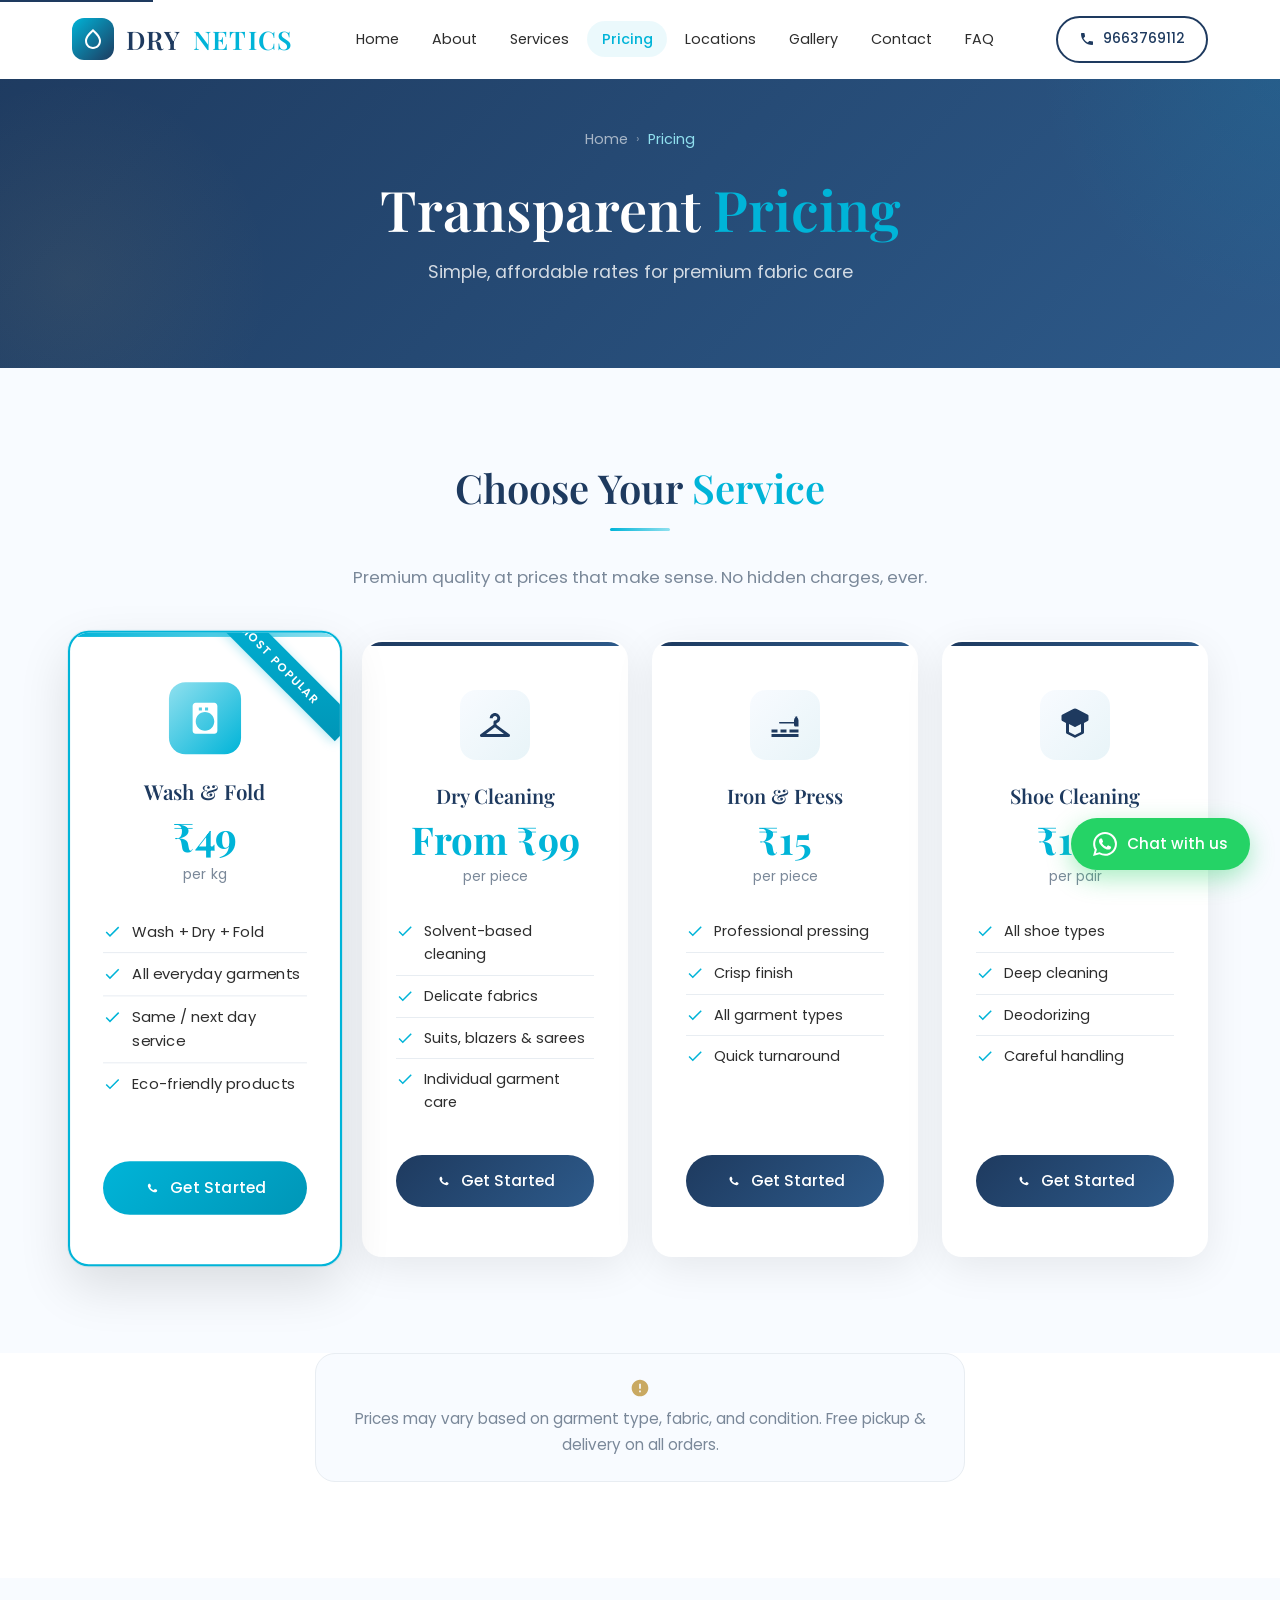
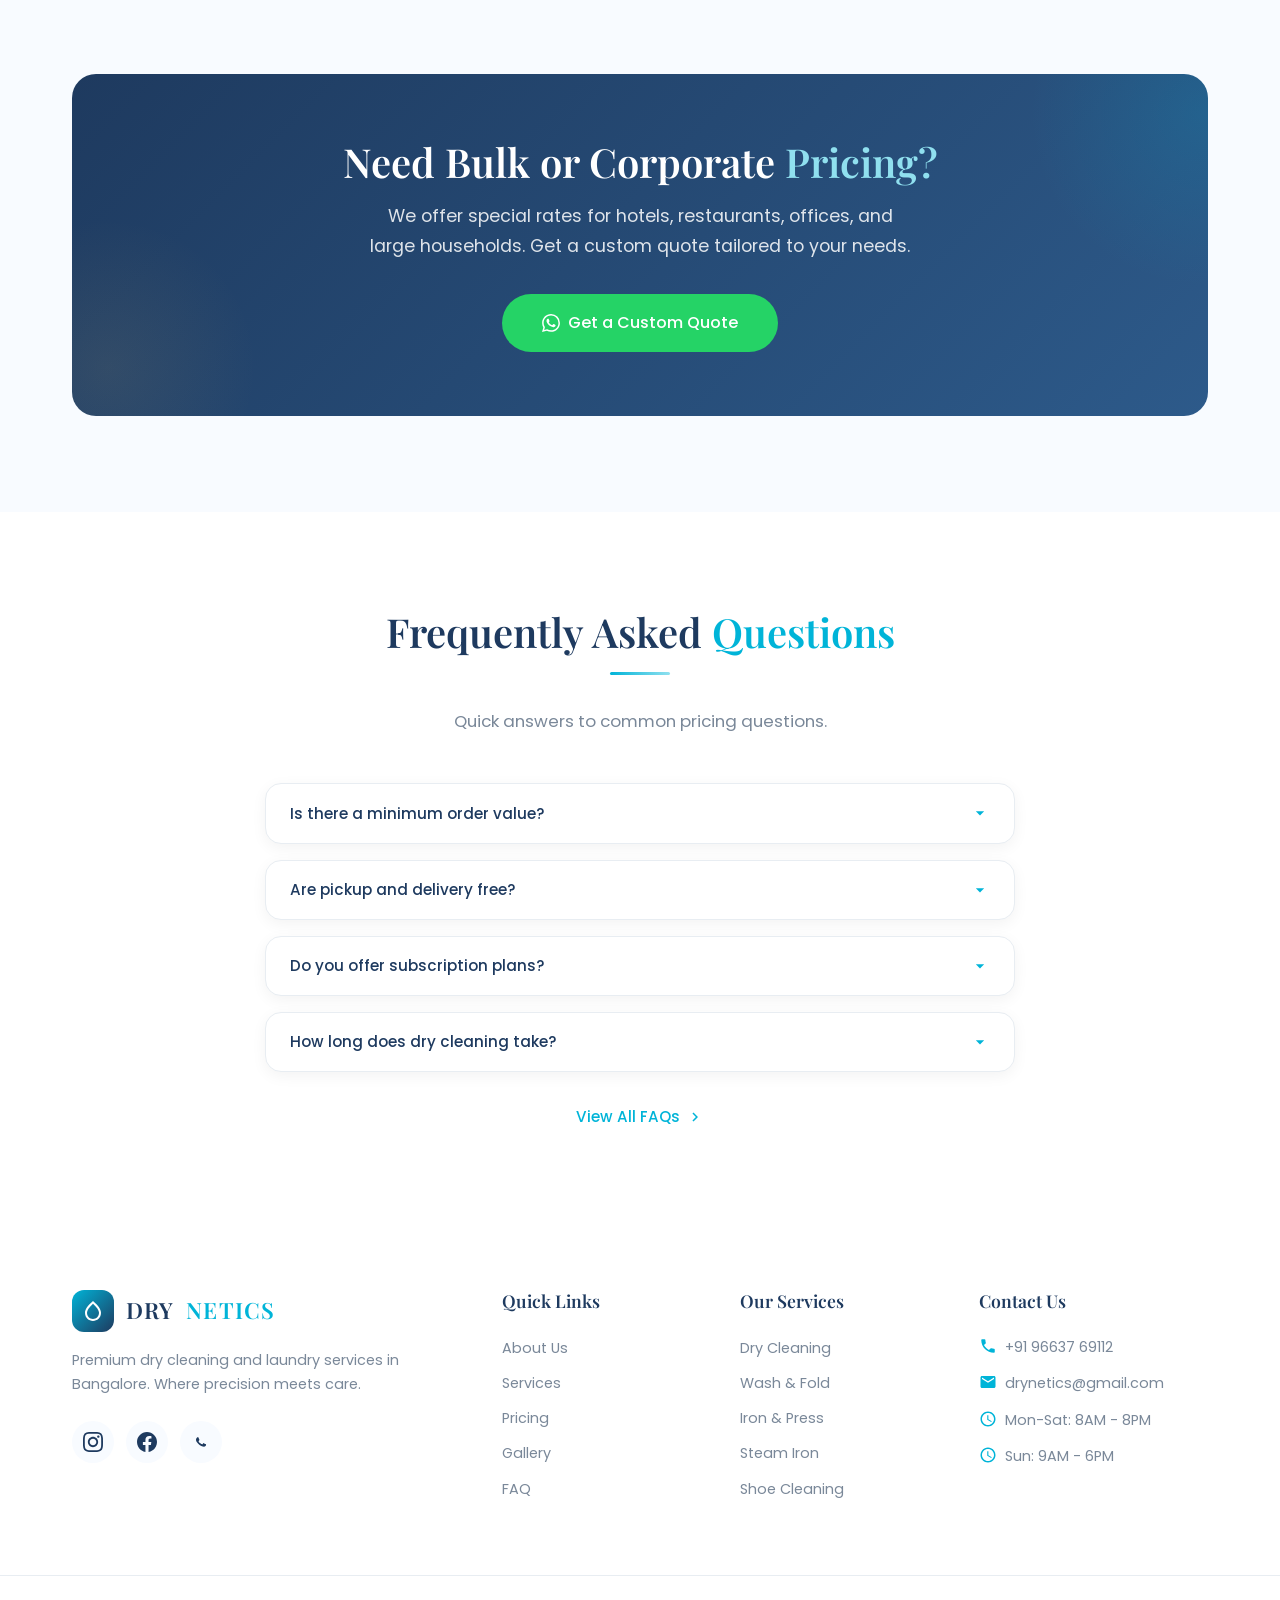
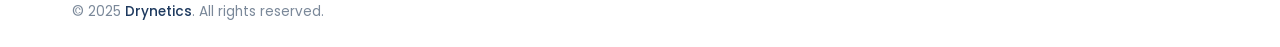
==== pricing.html @ 0cc7b513 "first commit" ====
<!DOCTYPE html>
<html lang="en">
<head>
    <meta charset="UTF-8">
    <meta name="viewport" content="width=device-width, initial-scale=1.0">
    <meta name="description" content="Drynetics pricing - transparent and affordable rates for dry cleaning, wash & fold, iron & press, and shoe cleaning services in Bangalore. Free pickup & delivery.">
    <meta name="keywords" content="dry cleaning price Bangalore, laundry rates, wash and fold cost, iron press price, affordable dry cleaning, Drynetics pricing">
    <meta property="og:title" content="Pricing - Drynetics Premium Dry Cleaning">
    <meta property="og:description" content="Simple, affordable rates for premium fabric care. Free pickup & delivery on all orders across North Bangalore.">
    <meta property="og:type" content="website">
    <meta property="og:url" content="https://drynetics.com/pricing.html">
    <link rel="canonical" href="https://drynetics.com/pricing.html">
    <title>Pricing | Drynetics - Premium Dry Cleaning & Laundry Service in Bangalore</title>

    <link rel="preconnect" href="https://fonts.googleapis.com">
    <link rel="preconnect" href="https://fonts.gstatic.com" crossorigin>
    <link href="https://fonts.googleapis.com/css2?family=Playfair+Display:wght@400;500;600;700&family=Poppins:wght@300;400;500;600&display=swap" rel="stylesheet">

    <link rel="stylesheet" href="css/variables.css">
    <link rel="stylesheet" href="css/reset.css">
    <link rel="stylesheet" href="css/typography.css">
    <link rel="stylesheet" href="css/layout.css">
    <link rel="stylesheet" href="css/components.css">
    <link rel="stylesheet" href="css/header.css">
    <link rel="stylesheet" href="css/footer.css">
    <link rel="stylesheet" href="css/whatsapp.css">
    <link rel="stylesheet" href="css/animations.css">
    <link rel="stylesheet" href="css/pricing.css">
</head>
<body>
    <a href="#main-content" class="skip-link">Skip to content</a>

    <!-- HEADER -->
    <header class="site-header" id="site-header">
        <div class="header-container">
            <a href="index.html" class="logo">
                <div class="logo-icon"><svg viewBox="0 0 24 24"><path d="M12 2c-5.33 4.55-8 8.48-8 11.8 0 4.98 3.8 8.2 8 8.2s8-3.22 8-8.2c0-3.32-2.67-7.25-8-11.8zm0 18c-3.35 0-6-2.57-6-6.2 0-2.34 1.95-5.44 6-9.14 4.05 3.7 6 6.79 6 9.14 0 3.63-2.65 6.2-6 6.2z"/></svg></div>
                DRY<span>NETICS</span>
            </a>
            <nav class="main-nav" id="main-nav">
                <ul class="nav-list">
                    <li><a href="index.html" class="nav-link">Home</a></li>
                    <li><a href="about.html" class="nav-link">About</a></li>
                    <li><a href="services.html" class="nav-link">Services</a></li>
                    <li><a href="pricing.html" class="nav-link active">Pricing</a></li>
                    <li><a href="locations.html" class="nav-link">Locations</a></li>
                    <li><a href="gallery.html" class="nav-link">Gallery</a></li>
                    <li><a href="contact.html" class="nav-link">Contact</a></li>
                    <li><a href="faq.html" class="nav-link">FAQ</a></li>
                </ul>
                <a href="tel:+919663769112" class="mobile-phone-link"><svg viewBox="0 0 24 24"><path d="M6.62 10.79c1.44 2.83 3.76 5.14 6.59 6.59l2.2-2.2c.27-.27.67-.36 1.02-.24 1.12.37 2.33.57 3.57.57.55 0 1 .45 1 1V20c0 .55-.45 1-1 1-9.39 0-17-7.61-17-17 0-.55.45-1 1-1h3.5c.55 0 1 .45 1 1 0 1.25.2 2.45.57 3.57.11.35.03.74-.25 1.02l-2.2 2.2z"/></svg>Call: 9663769112</a>
            </nav>
            <a href="tel:+919663769112" class="header-cta"><svg viewBox="0 0 24 24"><path d="M6.62 10.79c1.44 2.83 3.76 5.14 6.59 6.59l2.2-2.2c.27-.27.67-.36 1.02-.24 1.12.37 2.33.57 3.57.57.55 0 1 .45 1 1V20c0 .55-.45 1-1 1-9.39 0-17-7.61-17-17 0-.55.45-1 1-1h3.5c.55 0 1 .45 1 1 0 1.25.2 2.45.57 3.57.11.35.03.74-.25 1.02l-2.2 2.2z"/></svg>9663769112</a>
            <button class="menu-toggle" id="menu-toggle" aria-label="Toggle navigation" aria-expanded="false"><span class="hamburger-line"></span><span class="hamburger-line"></span><span class="hamburger-line"></span></button>
        </div>
        <div class="nav-overlay" id="nav-overlay"></div>
    </header>

    <!-- MAIN CONTENT -->
    <main id="main-content">

        <!-- PAGE HERO -->
        <section class="page-hero">
            <nav class="breadcrumb" aria-label="Breadcrumb">
                <a href="index.html">Home</a>
                <span>&#8250;</span>
                <span class="current">Pricing</span>
            </nav>
            <h1>Transparent <span class="text-accent">Pricing</span></h1>
            <p>Simple, affordable rates for premium fabric care</p>
        </section>

        <!-- PRICING CARDS -->
        <section class="section" id="pricing-cards">
            <div class="container">
                <div class="section-heading reveal">
                    <h2>Choose Your <span class="text-accent">Service</span></h2>
                    <div class="divider"></div>
                    <p>Premium quality at prices that make sense. No hidden charges, ever.</p>
                </div>
                <div class="pricing-grid">

                    <!-- Wash & Fold - Most Popular -->
                    <div class="pricing-card featured reveal reveal-delay-1">
                        <div class="pricing-badge">Most Popular</div>
                        <div class="pricing-icon">
                            <svg viewBox="0 0 24 24"><path d="M18 2H6c-1.1 0-2 .9-2 2v16c0 1.1.9 2 2 2h12c1.1 0 2-.9 2-2V4c0-1.1-.9-2-2-2zm-6 18c-3.31 0-6-2.69-6-6s2.69-6 6-6 6 2.69 6 6-2.69 6-6 6zM8 5h2v2H8V5zm4 0h2v2h-2V5z"/></svg>
                        </div>
                        <h3>Wash &amp; Fold</h3>
                        <div class="pricing-amount">&#8377;49</div>
                        <span class="pricing-unit">per kg</span>
                        <ul class="pricing-features">
                            <li>
                                <svg viewBox="0 0 24 24"><path d="M9 16.17L4.83 12l-1.42 1.41L9 19 21 7l-1.41-1.41z"/></svg>
                                Wash + Dry + Fold
                            </li>
                            <li>
                                <svg viewBox="0 0 24 24"><path d="M9 16.17L4.83 12l-1.42 1.41L9 19 21 7l-1.41-1.41z"/></svg>
                                All everyday garments
                            </li>
                            <li>
                                <svg viewBox="0 0 24 24"><path d="M9 16.17L4.83 12l-1.42 1.41L9 19 21 7l-1.41-1.41z"/></svg>
                                Same / next day service
                            </li>
                            <li>
                                <svg viewBox="0 0 24 24"><path d="M9 16.17L4.83 12l-1.42 1.41L9 19 21 7l-1.41-1.41z"/></svg>
                                Eco-friendly products
                            </li>
                        </ul>
                        <a href="https://wa.me/919663769112?text=Hi%20Drynetics!%20I'm%20interested%20in%20your%20Wash%20%26%20Fold%20service." class="btn btn-accent" target="_blank" rel="noopener">
                            <svg viewBox="0 0 24 24"><path d="M17.472 14.382c-.297-.149-1.758-.867-2.03-.967-.273-.099-.471-.148-.67.15-.197.297-.767.966-.94 1.164-.173.199-.347.223-.644.075-.297-.15-1.255-.463-2.39-1.475-.883-.788-1.48-1.761-1.653-2.059-.173-.297-.018-.458.13-.606.134-.133.298-.347.446-.52.149-.174.198-.298.298-.497.099-.198.05-.371-.025-.52-.075-.149-.669-1.612-.916-2.207-.242-.579-.487-.5-.669-.51-.173-.008-.371-.01-.57-.01-.198 0-.52.074-.792.372-.272.297-1.04 1.016-1.04 2.479 0 1.462 1.065 2.875 1.213 3.074.149.198 2.096 3.2 5.077 4.487.709.306 1.262.489 1.694.625.712.227 1.36.195 1.871.118.571-.085 1.758-.719 2.006-1.413.248-.694.248-1.289.173-1.413-.074-.124-.272-.198-.57-.347z"/></svg>
                            Get Started
                        </a>
                    </div>

                    <!-- Dry Cleaning -->
                    <div class="pricing-card reveal reveal-delay-2">
                        <div class="pricing-icon">
                            <svg viewBox="0 0 24 24"><path d="M21.6 18.2L13 11.75v-.91c1.65-.49 2.8-2.17 2.43-4.05-.26-1.31-1.3-2.4-2.61-2.7C10.54 3.57 8.5 5.3 8.5 7.5h2c0-.83.67-1.5 1.5-1.5s1.5.67 1.5 1.5c0 .84-.69 1.52-1.53 1.5-.54-.01-.97.45-.97.99v1.76L2.4 18.2c-.77.58-.36 1.8.6 1.8h18c.96 0 1.37-1.22.6-1.8zM6 18l6-4.5 6 4.5H6z"/></svg>
                        </div>
                        <h3>Dry Cleaning</h3>
                        <div class="pricing-amount">From &#8377;99</div>
                        <span class="pricing-unit">per piece</span>
                        <ul class="pricing-features">
                            <li>
                                <svg viewBox="0 0 24 24"><path d="M9 16.17L4.83 12l-1.42 1.41L9 19 21 7l-1.41-1.41z"/></svg>
                                Solvent-based cleaning
                            </li>
                            <li>
                                <svg viewBox="0 0 24 24"><path d="M9 16.17L4.83 12l-1.42 1.41L9 19 21 7l-1.41-1.41z"/></svg>
                                Delicate fabrics
                            </li>
                            <li>
                                <svg viewBox="0 0 24 24"><path d="M9 16.17L4.83 12l-1.42 1.41L9 19 21 7l-1.41-1.41z"/></svg>
                                Suits, blazers &amp; sarees
                            </li>
                            <li>
                                <svg viewBox="0 0 24 24"><path d="M9 16.17L4.83 12l-1.42 1.41L9 19 21 7l-1.41-1.41z"/></svg>
                                Individual garment care
                            </li>
                        </ul>
                        <a href="https://wa.me/919663769112?text=Hi%20Drynetics!%20I'm%20interested%20in%20your%20Dry%20Cleaning%20service." class="btn btn-primary" target="_blank" rel="noopener">
                            <svg viewBox="0 0 24 24"><path d="M17.472 14.382c-.297-.149-1.758-.867-2.03-.967-.273-.099-.471-.148-.67.15-.197.297-.767.966-.94 1.164-.173.199-.347.223-.644.075-.297-.15-1.255-.463-2.39-1.475-.883-.788-1.48-1.761-1.653-2.059-.173-.297-.018-.458.13-.606.134-.133.298-.347.446-.52.149-.174.198-.298.298-.497.099-.198.05-.371-.025-.52-.075-.149-.669-1.612-.916-2.207-.242-.579-.487-.5-.669-.51-.173-.008-.371-.01-.57-.01-.198 0-.52.074-.792.372-.272.297-1.04 1.016-1.04 2.479 0 1.462 1.065 2.875 1.213 3.074.149.198 2.096 3.2 5.077 4.487.709.306 1.262.489 1.694.625.712.227 1.36.195 1.871.118.571-.085 1.758-.719 2.006-1.413.248-.694.248-1.289.173-1.413-.074-.124-.272-.198-.57-.347z"/></svg>
                            Get Started
                        </a>
                    </div>

                    <!-- Iron & Press -->
                    <div class="pricing-card reveal reveal-delay-3">
                        <div class="pricing-icon">
                            <svg viewBox="0 0 24 24"><path d="M21 6c-1.66 0-3 1.34-3 3v1H8.5c-.28 0-.5.22-.5.5s.22.5.5.5H18v1c0 .55.45 1 1 1h2V9c0-1.66-1.34-3-3-3zM3 18h18v2H3v-2zm0-3h4v2H3v-2zm6 0h4v2H9v-2zm6 0h6v2h-6v-2z"/></svg>
                        </div>
                        <h3>Iron &amp; Press</h3>
                        <div class="pricing-amount">&#8377;15</div>
                        <span class="pricing-unit">per piece</span>
                        <ul class="pricing-features">
                            <li>
                                <svg viewBox="0 0 24 24"><path d="M9 16.17L4.83 12l-1.42 1.41L9 19 21 7l-1.41-1.41z"/></svg>
                                Professional pressing
                            </li>
                            <li>
                                <svg viewBox="0 0 24 24"><path d="M9 16.17L4.83 12l-1.42 1.41L9 19 21 7l-1.41-1.41z"/></svg>
                                Crisp finish
                            </li>
                            <li>
                                <svg viewBox="0 0 24 24"><path d="M9 16.17L4.83 12l-1.42 1.41L9 19 21 7l-1.41-1.41z"/></svg>
                                All garment types
                            </li>
                            <li>
                                <svg viewBox="0 0 24 24"><path d="M9 16.17L4.83 12l-1.42 1.41L9 19 21 7l-1.41-1.41z"/></svg>
                                Quick turnaround
                            </li>
                        </ul>
                        <a href="https://wa.me/919663769112?text=Hi%20Drynetics!%20I'm%20interested%20in%20your%20Iron%20%26%20Press%20service." class="btn btn-primary" target="_blank" rel="noopener">
                            <svg viewBox="0 0 24 24"><path d="M17.472 14.382c-.297-.149-1.758-.867-2.03-.967-.273-.099-.471-.148-.67.15-.197.297-.767.966-.94 1.164-.173.199-.347.223-.644.075-.297-.15-1.255-.463-2.39-1.475-.883-.788-1.48-1.761-1.653-2.059-.173-.297-.018-.458.13-.606.134-.133.298-.347.446-.52.149-.174.198-.298.298-.497.099-.198.05-.371-.025-.52-.075-.149-.669-1.612-.916-2.207-.242-.579-.487-.5-.669-.51-.173-.008-.371-.01-.57-.01-.198 0-.52.074-.792.372-.272.297-1.04 1.016-1.04 2.479 0 1.462 1.065 2.875 1.213 3.074.149.198 2.096 3.2 5.077 4.487.709.306 1.262.489 1.694.625.712.227 1.36.195 1.871.118.571-.085 1.758-.719 2.006-1.413.248-.694.248-1.289.173-1.413-.074-.124-.272-.198-.57-.347z"/></svg>
                            Get Started
                        </a>
                    </div>

                    <!-- Shoe Cleaning -->
                    <div class="pricing-card reveal reveal-delay-4">
                        <div class="pricing-icon">
                            <svg viewBox="0 0 24 24"><path d="M13.5 1.515a3 3 0 0 0-3 0L3.39 5.09a1 1 0 0 0-.39.79v2.62a1 1 0 0 0 .55.89l2.45 1.23V17a1 1 0 0 0 .55.89l5 2.5a1 1 0 0 0 .89 0l5-2.5A1 1 0 0 0 18 17v-6.38l2.45-1.23a1 1 0 0 0 .55-.89V5.88a1 1 0 0 0-.39-.79L13.5 1.515zM16 16.62l-4 2-4-2v-5.26l3.55 1.78a1 1 0 0 0 .9 0L16 11.36v5.26z"/></svg>
                        </div>
                        <h3>Shoe Cleaning</h3>
                        <div class="pricing-amount">&#8377;149</div>
                        <span class="pricing-unit">per pair</span>
                        <ul class="pricing-features">
                            <li>
                                <svg viewBox="0 0 24 24"><path d="M9 16.17L4.83 12l-1.42 1.41L9 19 21 7l-1.41-1.41z"/></svg>
                                All shoe types
                            </li>
                            <li>
                                <svg viewBox="0 0 24 24"><path d="M9 16.17L4.83 12l-1.42 1.41L9 19 21 7l-1.41-1.41z"/></svg>
                                Deep cleaning
                            </li>
                            <li>
                                <svg viewBox="0 0 24 24"><path d="M9 16.17L4.83 12l-1.42 1.41L9 19 21 7l-1.41-1.41z"/></svg>
                                Deodorizing
                            </li>
                            <li>
                                <svg viewBox="0 0 24 24"><path d="M9 16.17L4.83 12l-1.42 1.41L9 19 21 7l-1.41-1.41z"/></svg>
                                Careful handling
                            </li>
                        </ul>
                        <a href="https://wa.me/919663769112?text=Hi%20Drynetics!%20I'm%20interested%20in%20your%20Shoe%20Cleaning%20service." class="btn btn-primary" target="_blank" rel="noopener">
                            <svg viewBox="0 0 24 24"><path d="M17.472 14.382c-.297-.149-1.758-.867-2.03-.967-.273-.099-.471-.148-.67.15-.197.297-.767.966-.94 1.164-.173.199-.347.223-.644.075-.297-.15-1.255-.463-2.39-1.475-.883-.788-1.48-1.761-1.653-2.059-.173-.297-.018-.458.13-.606.134-.133.298-.347.446-.52.149-.174.198-.298.298-.497.099-.198.05-.371-.025-.52-.075-.149-.669-1.612-.916-2.207-.242-.579-.487-.5-.669-.51-.173-.008-.371-.01-.57-.01-.198 0-.52.074-.792.372-.272.297-1.04 1.016-1.04 2.479 0 1.462 1.065 2.875 1.213 3.074.149.198 2.096 3.2 5.077 4.487.709.306 1.262.489 1.694.625.712.227 1.36.195 1.871.118.571-.085 1.758-.719 2.006-1.413.248-.694.248-1.289.173-1.413-.074-.124-.272-.198-.57-.347z"/></svg>
                            Get Started
                        </a>
                    </div>

                </div>
            </div>
        </section>

        <!-- PRICING NOTE -->
        <section class="section section-alt" style="padding-top: 0;">
            <div class="container">
                <div class="pricing-note reveal">
                    <p>
                        <svg viewBox="0 0 24 24"><path d="M12 2C6.48 2 2 6.48 2 12s4.48 10 10 10 10-4.48 10-10S17.52 2 12 2zm1 15h-2v-2h2v2zm0-4h-2V7h2v6z"/></svg>
                        Prices may vary based on garment type, fabric, and condition. Free pickup &amp; delivery on all orders.
                    </p>
                </div>
            </div>
        </section>

        <!-- BULK / CORPORATE CTA -->
        <section class="section">
            <div class="container">
                <div class="bulk-cta reveal">
                    <h2>Need Bulk or Corporate <span style="color: var(--accent-light)">Pricing?</span></h2>
                    <p>We offer special rates for hotels, restaurants, offices, and large households. Get a custom quote tailored to your needs.</p>
                    <a href="https://wa.me/919663769112?text=Hi!%20I%20need%20a%20bulk%20pricing%20quote." class="btn btn-whatsapp btn-lg" target="_blank" rel="noopener">
                        <svg viewBox="0 0 24 24"><path d="M17.472 14.382c-.297-.149-1.758-.867-2.03-.967-.273-.099-.471-.148-.67.15-.197.297-.767.966-.94 1.164-.173.199-.347.223-.644.075-.297-.15-1.255-.463-2.39-1.475-.883-.788-1.48-1.761-1.653-2.059-.173-.297-.018-.458.13-.606.134-.133.298-.347.446-.52.149-.174.198-.298.298-.497.099-.198.05-.371-.025-.52-.075-.149-.669-1.612-.916-2.207-.242-.579-.487-.5-.669-.51-.173-.008-.371-.01-.57-.01-.198 0-.52.074-.792.372-.272.297-1.04 1.016-1.04 2.479 0 1.462 1.065 2.875 1.213 3.074.149.198 2.096 3.2 5.077 4.487.709.306 1.262.489 1.694.625.712.227 1.36.195 1.871.118.571-.085 1.758-.719 2.006-1.413.248-.694.248-1.289.173-1.413-.074-.124-.272-.198-.57-.347m-5.421 7.403h-.004a9.87 9.87 0 01-5.031-1.378l-.361-.214-3.741.982.998-3.648-.235-.374a9.86 9.86 0 01-1.51-5.26c.001-5.45 4.436-9.884 9.888-9.884 2.64 0 5.122 1.03 6.988 2.898a9.825 9.825 0 012.893 6.994c-.003 5.45-4.437 9.884-9.885 9.884m8.413-18.297A11.815 11.815 0 0012.05 0C5.495 0 .16 5.335.157 11.892c0 2.096.547 4.142 1.588 5.945L.057 24l6.305-1.654a11.882 11.882 0 005.683 1.448h.005c6.554 0 11.89-5.335 11.893-11.893a11.821 11.821 0 00-3.48-8.413z"/></svg>
                        Get a Custom Quote
                    </a>
                </div>
            </div>
        </section>

        <!-- PRICING FAQ -->
        <section class="section section-alt" id="pricing-faq">
            <div class="container">
                <div class="section-heading reveal">
                    <h2>Frequently Asked <span class="text-accent">Questions</span></h2>
                    <div class="divider"></div>
                    <p>Quick answers to common pricing questions.</p>
                </div>
                <div class="pricing-faq reveal">

                    <div class="faq-item">
                        <button class="faq-question" aria-expanded="false">
                            Is there a minimum order value?
                            <svg viewBox="0 0 24 24"><path d="M7 10l5 5 5-5z"/></svg>
                        </button>
                        <div class="faq-answer">
                            <div class="faq-answer-inner">
                                <p>No minimum order for individual services. For bulk/corporate, contact us for custom pricing.</p>
                            </div>
                        </div>
                    </div>

                    <div class="faq-item">
                        <button class="faq-question" aria-expanded="false">
                            Are pickup and delivery free?
                            <svg viewBox="0 0 24 24"><path d="M7 10l5 5 5-5z"/></svg>
                        </button>
                        <div class="faq-answer">
                            <div class="faq-answer-inner">
                                <p>Yes! We offer free pickup and delivery across all our service areas in North Bangalore.</p>
                            </div>
                        </div>
                    </div>

                    <div class="faq-item">
                        <button class="faq-question" aria-expanded="false">
                            Do you offer subscription plans?
                            <svg viewBox="0 0 24 24"><path d="M7 10l5 5 5-5z"/></svg>
                        </button>
                        <div class="faq-answer">
                            <div class="faq-answer-inner">
                                <p>Yes, we offer monthly subscription plans with additional discounts. Contact us for details.</p>
                            </div>
                        </div>
                    </div>

                    <div class="faq-item">
                        <button class="faq-question" aria-expanded="false">
                            How long does dry cleaning take?
                            <svg viewBox="0 0 24 24"><path d="M7 10l5 5 5-5z"/></svg>
                        </button>
                        <div class="faq-answer">
                            <div class="faq-answer-inner">
                                <p>Most dry cleaning orders are completed within 24-48 hours. We also offer express service for urgent requirements.</p>
                            </div>
                        </div>
                    </div>

                    <div class="faq-more">
                        <a href="faq.html">
                            View All FAQs
                            <svg viewBox="0 0 24 24"><path d="M10 6L8.59 7.41 13.17 12l-4.58 4.59L10 18l6-6z"/></svg>
                        </a>
                    </div>

                </div>
            </div>
        </section>

    </main>

    <!-- WHATSAPP FLOAT -->
    <a href="https://wa.me/919663769112?text=Hi%20Drynetics!%20I'm%20interested%20in%20your%20dry%20cleaning%20services." class="whatsapp-float" target="_blank" rel="noopener" aria-label="Chat on WhatsApp">
        <svg viewBox="0 0 24 24"><path d="M17.472 14.382c-.297-.149-1.758-.867-2.03-.967-.273-.099-.471-.148-.67.15-.197.297-.767.966-.94 1.164-.173.199-.347.223-.644.075-.297-.15-1.255-.463-2.39-1.475-.883-.788-1.48-1.761-1.653-2.059-.173-.297-.018-.458.13-.606.134-.133.298-.347.446-.52.149-.174.198-.298.298-.497.099-.198.05-.371-.025-.52-.075-.149-.669-1.612-.916-2.207-.242-.579-.487-.5-.669-.51-.173-.008-.371-.01-.57-.01-.198 0-.52.074-.792.372-.272.297-1.04 1.016-1.04 2.479 0 1.462 1.065 2.875 1.213 3.074.149.198 2.096 3.2 5.077 4.487.709.306 1.262.489 1.694.625.712.227 1.36.195 1.871.118.571-.085 1.758-.719 2.006-1.413.248-.694.248-1.289.173-1.413-.074-.124-.272-.198-.57-.347m-5.421 7.403h-.004a9.87 9.87 0 01-5.031-1.378l-.361-.214-3.741.982.998-3.648-.235-.374a9.86 9.86 0 01-1.51-5.26c.001-5.45 4.436-9.884 9.888-9.884 2.64 0 5.122 1.03 6.988 2.898a9.825 9.825 0 012.893 6.994c-.003 5.45-4.437 9.884-9.885 9.884m8.413-18.297A11.815 11.815 0 0012.05 0C5.495 0 .16 5.335.157 11.892c0 2.096.547 4.142 1.588 5.945L.057 24l6.305-1.654a11.882 11.882 0 005.683 1.448h.005c6.554 0 11.89-5.335 11.893-11.893a11.821 11.821 0 00-3.48-8.413z"/></svg>
        <span>Chat with us</span>
    </a>

    <!-- FOOTER -->
    <footer class="site-footer">
        <div class="footer-top">
            <div class="footer-grid">
                <div class="footer-col footer-brand">
                    <a href="index.html" class="logo"><div class="logo-icon"><svg viewBox="0 0 24 24"><path d="M12 2c-5.33 4.55-8 8.48-8 11.8 0 4.98 3.8 8.2 8 8.2s8-3.22 8-8.2c0-3.32-2.67-7.25-8-11.8zm0 18c-3.35 0-6-2.57-6-6.2 0-2.34 1.95-5.44 6-9.14 4.05 3.7 6 6.79 6 9.14 0 3.63-2.65 6.2-6 6.2z"/></svg></div>DRY<span>NETICS</span></a>
                    <p>Premium dry cleaning and laundry services in Bangalore. Where precision meets care.</p>
                    <div class="footer-social">
                        <a href="#" aria-label="Instagram"><svg viewBox="0 0 24 24"><path d="M12 2.163c3.204 0 3.584.012 4.85.07 3.252.148 4.771 1.691 4.919 4.919.058 1.265.069 1.645.069 4.849 0 3.205-.012 3.584-.069 4.849-.149 3.225-1.664 4.771-4.919 4.919-1.266.058-1.644.07-4.85.07-3.204 0-3.584-.012-4.849-.07-3.26-.149-4.771-1.699-4.919-4.92-.058-1.265-.07-1.644-.07-4.849 0-3.204.013-3.583.07-4.849.149-3.227 1.664-4.771 4.919-4.919 1.266-.057 1.645-.069 4.849-.069zm0-2.163c-3.259 0-3.667.014-4.947.072-4.358.2-6.78 2.618-6.98 6.98-.059 1.281-.073 1.689-.073 4.948 0 3.259.014 3.668.072 4.948.2 4.358 2.618 6.78 6.98 6.98 1.281.058 1.689.072 4.948.072 3.259 0 3.668-.014 4.948-.072 4.354-.2 6.782-2.618 6.979-6.98.059-1.28.073-1.689.073-4.948 0-3.259-.014-3.667-.072-4.947-.196-4.354-2.617-6.78-6.979-6.98-1.281-.059-1.69-.073-4.949-.073zm0 5.838c-3.403 0-6.162 2.759-6.162 6.162s2.759 6.163 6.162 6.163 6.162-2.759 6.162-6.163c0-3.403-2.759-6.162-6.162-6.162zm0 10.162c-2.209 0-4-1.79-4-4 0-2.209 1.791-4 4-4s4 1.791 4 4c0 2.21-1.791 4-4 4zm6.406-11.845c-.796 0-1.441.645-1.441 1.44s.645 1.44 1.441 1.44c.795 0 1.439-.645 1.439-1.44s-.644-1.44-1.439-1.44z"/></svg></a>
                        <a href="#" aria-label="Facebook"><svg viewBox="0 0 24 24"><path d="M24 12.073c0-6.627-5.373-12-12-12s-12 5.373-12 12c0 5.99 4.388 10.954 10.125 11.854v-8.385H7.078v-3.47h3.047V9.43c0-3.007 1.792-4.669 4.533-4.669 1.312 0 2.686.235 2.686.235v2.953H15.83c-1.491 0-1.956.925-1.956 1.874v2.25h3.328l-.532 3.47h-2.796v8.385C19.612 23.027 24 18.062 24 12.073z"/></svg></a>
                        <a href="https://wa.me/919663769112" target="_blank" rel="noopener" aria-label="WhatsApp"><svg viewBox="0 0 24 24"><path d="M17.472 14.382c-.297-.149-1.758-.867-2.03-.967-.273-.099-.471-.148-.67.15-.197.297-.767.966-.94 1.164-.173.199-.347.223-.644.075-.297-.15-1.255-.463-2.39-1.475-.883-.788-1.48-1.761-1.653-2.059-.173-.297-.018-.458.13-.606.134-.133.298-.347.446-.52.149-.174.198-.298.298-.497.099-.198.05-.371-.025-.52-.075-.149-.669-1.612-.916-2.207-.242-.579-.487-.5-.669-.51-.173-.008-.371-.01-.57-.01-.198 0-.52.074-.792.372-.272.297-1.04 1.016-1.04 2.479 0 1.462 1.065 2.875 1.213 3.074.149.198 2.096 3.2 5.077 4.487.709.306 1.262.489 1.694.625.712.227 1.36.195 1.871.118.571-.085 1.758-.719 2.006-1.413.248-.694.248-1.289.173-1.413-.074-.124-.272-.198-.57-.347z"/></svg></a>
                    </div>
                </div>
                <div class="footer-col"><h4>Quick Links</h4><ul><li><a href="about.html">About Us</a></li><li><a href="services.html">Services</a></li><li><a href="pricing.html">Pricing</a></li><li><a href="gallery.html">Gallery</a></li><li><a href="faq.html">FAQ</a></li></ul></div>
                <div class="footer-col"><h4>Our Services</h4><ul><li><a href="services.html#dry-cleaning">Dry Cleaning</a></li><li><a href="services.html#wash-fold">Wash &amp; Fold</a></li><li><a href="services.html#iron-press">Iron &amp; Press</a></li><li><a href="services.html#steam-iron">Steam Iron</a></li><li><a href="services.html#shoe-cleaning">Shoe Cleaning</a></li></ul></div>
                <div class="footer-col footer-contact-info"><h4>Contact Us</h4>
                    <p><svg viewBox="0 0 24 24"><path d="M6.62 10.79c1.44 2.83 3.76 5.14 6.59 6.59l2.2-2.2c.27-.27.67-.36 1.02-.24 1.12.37 2.33.57 3.57.57.55 0 1 .45 1 1V20c0 .55-.45 1-1 1-9.39 0-17-7.61-17-17 0-.55.45-1 1-1h3.5c.55 0 1 .45 1 1 0 1.25.2 2.45.57 3.57.11.35.03.74-.25 1.02l-2.2 2.2z"/></svg><a href="tel:+919663769112">+91 96637 69112</a></p>
                    <p><svg viewBox="0 0 24 24"><path d="M20 4H4c-1.1 0-1.99.9-1.99 2L2 18c0 1.1.9 2 2 2h16c1.1 0 2-.9 2-2V6c0-1.1-.9-2-2-2zm0 4l-8 5-8-5V6l8 5 8-5v2z"/></svg><a href="mailto:drynetics@gmail.com">drynetics@gmail.com</a></p>
                    <p><svg viewBox="0 0 24 24"><path d="M11.99 2C6.47 2 2 6.48 2 12s4.47 10 9.99 10C17.52 22 22 17.52 22 12S17.52 2 11.99 2zM12 20c-4.42 0-8-3.58-8-8s3.58-8 8-8 8 3.58 8 8-3.58 8-8 8zm.5-13H11v6l5.25 3.15.75-1.23-4.5-2.67z"/></svg>Mon-Sat: 8AM - 8PM</p>
                    <p><svg viewBox="0 0 24 24"><path d="M11.99 2C6.47 2 2 6.48 2 12s4.47 10 9.99 10C17.52 22 22 17.52 22 12S17.52 2 11.99 2zM12 20c-4.42 0-8-3.58-8-8s3.58-8 8-8 8 3.58 8 8-3.58 8-8 8zm.5-13H11v6l5.25 3.15.75-1.23-4.5-2.67z"/></svg>Sun: 9AM - 6PM</p>
                </div>
            </div>
        </div>
        <div class="footer-bottom"><p>&copy; 2025 <a href="index.html">Drynetics</a>. All rights reserved.</p></div>
    </footer>

    <script src="js/main.js"></script>
    <script src="js/scroll-reveal.js"></script>
    <script>
        // FAQ Accordion
        document.querySelectorAll('.faq-question').forEach(function(button) {
            button.addEventListener('click', function() {
                var item = this.closest('.faq-item');
                var isActive = item.classList.contains('active');

                // Close all items
                document.querySelectorAll('.faq-item').forEach(function(faq) {
                    faq.classList.remove('active');
                    faq.querySelector('.faq-question').setAttribute('aria-expanded', 'false');
                });

                // Open clicked item if it was closed
                if (!isActive) {
                    item.classList.add('active');
                    this.setAttribute('aria-expanded', 'true');
                }
            });
        });
    </script>
</body>
</html>
---- css/variables.css ----
:root {
    /* Colors — extracted from coming-soon landing page */
    --primary: #1e3a5f;
    --primary-light: #2d5a8a;
    --primary-dark: #152d4a;
    --accent: #00b4d8;
    --accent-light: #90e0ef;
    --accent-dark: #0096b7;
    --gold: #c9a962;
    --gold-light: #d4af37;
    --cream: #f8fbff;
    --white: #ffffff;
    --charcoal: #2d2d2d;
    --soft-gray: #7a8899;
    --light-gray: #e8edf2;

    /* Status colors */
    --success: #22c55e;
    --success-light: #dcfce7;
    --success-dark: #166534;
    --warning: #f59e0b;
    --warning-light: #fef3c7;
    --error: #ef4444;
    --whatsapp: #25D366;

    /* Shadows */
    --shadow-sm: 0 4px 15px rgba(0, 0, 0, 0.05);
    --shadow-md: 0 8px 25px rgba(0, 0, 0, 0.06);
    --shadow-lg: 0 10px 40px rgba(0, 0, 0, 0.08);
    --shadow-xl: 0 20px 50px rgba(0, 0, 0, 0.12);
    --shadow-gold: 0 8px 25px rgba(201, 169, 98, 0.4);
    --shadow-accent: 0 10px 30px rgba(0, 180, 216, 0.3);
    --shadow-primary: 0 10px 30px rgba(30, 58, 95, 0.3);

    /* Border radius */
    --radius-sm: 8px;
    --radius-md: 12px;
    --radius-lg: 16px;
    --radius-xl: 20px;
    --radius-2xl: 24px;
    --radius-pill: 50px;

    /* Spacing */
    --space-xs: 0.5rem;
    --space-sm: 1rem;
    --space-md: 1.5rem;
    --space-lg: 2rem;
    --space-xl: 3rem;
    --space-2xl: 4rem;
    --space-3xl: 6rem;

    /* Container */
    --container-max: 1200px;
    --container-narrow: 900px;

    /* Transitions */
    --transition-fast: 0.2s ease;
    --transition-base: 0.3s ease;
    --transition-slow: 0.5s ease;

    /* Fonts */
    --font-heading: 'Playfair Display', serif;
    --font-body: 'Poppins', sans-serif;
}
---- css/typography.css ----
h1, h2, h3, h4 {
    font-family: var(--font-heading);
    color: var(--primary);
    line-height: 1.2;
    font-weight: 600;
}

h1 {
    font-size: clamp(2.2rem, 5vw, 3.5rem);
    margin-bottom: var(--space-sm);
}

h2 {
    font-size: clamp(1.8rem, 4vw, 2.5rem);
    margin-bottom: var(--space-sm);
}

h3 {
    font-size: clamp(1.2rem, 2.5vw, 1.5rem);
    margin-bottom: var(--space-xs);
}

h4 {
    font-size: 1.1rem;
    margin-bottom: var(--space-xs);
}

p {
    margin-bottom: var(--space-sm);
    line-height: 1.7;
}

.text-accent {
    color: var(--accent);
}

.text-gold {
    color: var(--gold);
}

.text-muted {
    color: var(--soft-gray);
}

.text-white {
    color: var(--white);
}

.text-center {
    text-align: center;
}

/* Section headings */
.section-heading {
    text-align: center;
    margin-bottom: var(--space-xl);
}

.section-heading h2 {
    margin-bottom: var(--space-xs);
}

.section-heading p {
    font-size: 1.05rem;
    color: var(--soft-gray);
    max-width: 600px;
    margin: 0 auto;
}

/* Highlight text */
.highlight {
    color: var(--accent);
    font-weight: 600;
}
---- css/layout.css ----
/* Container */
.container {
    width: 100%;
    max-width: var(--container-max);
    margin: 0 auto;
    padding: 0 2rem;
}

.container-narrow {
    max-width: var(--container-narrow);
    margin: 0 auto;
    padding: 0 2rem;
}

/* Sections */
.section {
    padding: var(--space-3xl) 0;
}

.section-alt {
    background: var(--white);
}

.section-dark {
    background: linear-gradient(135deg, var(--primary), var(--primary-light));
    color: var(--white);
}

.section-dark h2,
.section-dark h3,
.section-dark h4 {
    color: var(--white);
}

.section-dark .text-muted {
    color: rgba(255, 255, 255, 0.7);
}

/* Grid utilities */
.grid {
    display: grid;
    gap: var(--space-md);
}

.grid-2 {
    grid-template-columns: repeat(2, 1fr);
}

.grid-3 {
    grid-template-columns: repeat(3, 1fr);
}

.grid-4 {
    grid-template-columns: repeat(4, 1fr);
}

.grid-auto {
    grid-template-columns: repeat(auto-fit, minmax(280px, 1fr));
}

/* Flex utilities */
.flex {
    display: flex;
}

.flex-center {
    display: flex;
    align-items: center;
    justify-content: center;
}

.flex-between {
    display: flex;
    align-items: center;
    justify-content: space-between;
}

.flex-wrap {
    flex-wrap: wrap;
}

.flex-col {
    flex-direction: column;
}

.gap-sm { gap: var(--space-sm); }
.gap-md { gap: var(--space-md); }
.gap-lg { gap: var(--space-lg); }

/* Page hero for inner pages */
.page-hero {
    background: linear-gradient(135deg, var(--primary), var(--primary-light));
    padding: 8rem 2rem 4rem;
    text-align: center;
    position: relative;
    overflow: hidden;
}

.page-hero::before {
    content: '';
    position: absolute;
    top: -50%;
    right: -20%;
    width: 500px;
    height: 500px;
    background: radial-gradient(circle, rgba(0, 180, 216, 0.1) 0%, transparent 70%);
    border-radius: 50%;
}

.page-hero::after {
    content: '';
    position: absolute;
    bottom: -30%;
    left: -10%;
    width: 400px;
    height: 400px;
    background: radial-gradient(circle, rgba(201, 169, 98, 0.08) 0%, transparent 70%);
    border-radius: 50%;
}

.page-hero h1 {
    color: var(--white);
    position: relative;
    z-index: 1;
    margin-bottom: var(--space-sm);
}

.page-hero p {
    color: rgba(255, 255, 255, 0.8);
    font-size: 1.1rem;
    position: relative;
    z-index: 1;
}

/* Breadcrumb */
.breadcrumb {
    display: flex;
    align-items: center;
    justify-content: center;
    gap: 0.5rem;
    margin-bottom: var(--space-md);
    position: relative;
    z-index: 1;
}

.breadcrumb a {
    color: rgba(255, 255, 255, 0.6);
    font-size: 0.9rem;
    transition: color var(--transition-base);
}

.breadcrumb a:hover {
    color: var(--white);
}

.breadcrumb span {
    color: rgba(255, 255, 255, 0.4);
    font-size: 0.8rem;
}

.breadcrumb .current {
    color: var(--accent-light);
    font-size: 0.9rem;
}

/* Responsive */
@media (max-width: 992px) {
    .grid-4 {
        grid-template-columns: repeat(2, 1fr);
    }
}

@media (max-width: 768px) {
    .container {
        padding: 0 1.5rem;
    }

    .section {
        padding: var(--space-2xl) 0;
    }

    .grid-2,
    .grid-3 {
        grid-template-columns: 1fr;
    }

    .grid-4 {
        grid-template-columns: 1fr;
    }

    .page-hero {
        padding: 7rem 1.5rem 3rem;
    }
}
---- css/components.css ----
/* ===== BUTTONS ===== */
.btn {
    display: inline-flex;
    align-items: center;
    gap: 0.5rem;
    padding: 0.85rem 2rem;
    border-radius: var(--radius-pill);
    font-family: var(--font-body);
    font-size: 0.95rem;
    font-weight: 500;
    transition: all var(--transition-base);
    cursor: pointer;
    border: none;
    text-decoration: none;
}

.btn svg {
    width: 18px;
    height: 18px;
    fill: currentColor;
}

.btn-primary {
    background: linear-gradient(135deg, var(--primary), var(--primary-light));
    color: var(--white);
}

.btn-primary:hover {
    transform: translateY(-3px);
    box-shadow: var(--shadow-primary);
}

.btn-accent {
    background: linear-gradient(135deg, var(--accent), var(--accent-dark));
    color: var(--white);
}

.btn-accent:hover {
    transform: translateY(-3px);
    box-shadow: var(--shadow-accent);
}

.btn-outline {
    background: transparent;
    border: 2px solid var(--primary);
    color: var(--primary);
}

.btn-outline:hover {
    background: var(--primary);
    color: var(--white);
}

.btn-outline-white {
    background: transparent;
    border: 2px solid var(--white);
    color: var(--white);
}

.btn-outline-white:hover {
    background: var(--white);
    color: var(--primary);
}

.btn-gold {
    background: linear-gradient(135deg, var(--gold), var(--gold-light));
    color: var(--primary);
}

.btn-gold:hover {
    box-shadow: var(--shadow-gold);
    transform: translateY(-3px);
}

.btn-whatsapp {
    background: var(--whatsapp);
    color: var(--white);
}

.btn-whatsapp:hover {
    transform: translateY(-3px);
    box-shadow: 0 8px 25px rgba(37, 211, 102, 0.4);
}

.btn-sm {
    padding: 0.6rem 1.4rem;
    font-size: 0.85rem;
}

.btn-lg {
    padding: 1rem 2.5rem;
    font-size: 1rem;
}

/* ===== CARDS ===== */
.card {
    background: var(--white);
    border-radius: var(--radius-xl);
    box-shadow: var(--shadow-lg);
    padding: var(--space-lg);
    transition: all var(--transition-base);
    position: relative;
    overflow: hidden;
}

.card:hover {
    transform: translateY(-8px);
    box-shadow: var(--shadow-xl);
}

.card-accent-top::before {
    content: '';
    position: absolute;
    top: 0;
    left: 0;
    right: 0;
    height: 4px;
    background: linear-gradient(90deg, var(--accent), var(--accent-light));
}

.card-gold-top::before {
    content: '';
    position: absolute;
    top: 0;
    left: 0;
    right: 0;
    height: 4px;
    background: linear-gradient(90deg, var(--gold), var(--gold-light));
}

.card-green-top::before {
    content: '';
    position: absolute;
    top: 0;
    left: 0;
    right: 0;
    height: 4px;
    background: linear-gradient(90deg, var(--success), #4ade80);
}

/* ===== ICON BOXES ===== */
.icon-box {
    width: 60px;
    height: 60px;
    border-radius: var(--radius-lg);
    display: flex;
    align-items: center;
    justify-content: center;
    margin-bottom: var(--space-sm);
}

.icon-box svg {
    width: 32px;
    height: 32px;
}

.icon-box-primary {
    background: linear-gradient(135deg, var(--cream), #e8f4f8);
}

.icon-box-primary svg {
    fill: var(--primary);
}

.icon-box-accent {
    background: linear-gradient(135deg, var(--accent-light), var(--accent));
}

.icon-box-accent svg {
    fill: var(--white);
}

.icon-box-gold {
    background: linear-gradient(135deg, #fef3c7, #fde68a);
}

.icon-box-gold svg {
    fill: #92400e;
}

.icon-box-success {
    background: linear-gradient(135deg, #dcfce7, #bbf7d0);
}

.icon-box-success svg {
    fill: var(--success-dark);
}

/* Large icon box */
.icon-box-lg {
    width: 80px;
    height: 80px;
    border-radius: var(--radius-xl);
}

.icon-box-lg svg {
    width: 40px;
    height: 40px;
}

/* ===== BADGES ===== */
.badge {
    display: inline-flex;
    align-items: center;
    gap: 0.5rem;
    padding: 0.5rem 1.2rem;
    border-radius: var(--radius-pill);
    font-size: 0.75rem;
    font-weight: 600;
    letter-spacing: 0.1em;
    text-transform: uppercase;
}

.badge-gold {
    background: linear-gradient(135deg, var(--gold), var(--gold-light));
    color: var(--primary);
    box-shadow: var(--shadow-gold);
}

.badge-success {
    background: var(--success-light);
    color: var(--success-dark);
}

.badge-accent {
    background: linear-gradient(135deg, var(--accent-light), var(--accent));
    color: var(--white);
}

.badge svg {
    width: 16px;
    height: 16px;
    fill: currentColor;
}

/* Status dot */
.status-dot {
    width: 8px;
    height: 8px;
    border-radius: 50%;
    background: currentColor;
    display: inline-block;
}

/* ===== FORM ELEMENTS ===== */
.form-group {
    margin-bottom: var(--space-md);
}

.form-label {
    display: block;
    font-size: 0.9rem;
    font-weight: 500;
    color: var(--charcoal);
    margin-bottom: 0.5rem;
}

.form-input,
.form-textarea,
.form-select {
    width: 100%;
    padding: 0.9rem 1.5rem;
    border: 2px solid var(--light-gray);
    background: var(--white);
    border-radius: var(--radius-pill);
    font-family: var(--font-body);
    font-size: 0.95rem;
    color: var(--charcoal);
    transition: all var(--transition-base);
}

.form-input:focus,
.form-textarea:focus,
.form-select:focus {
    border-color: var(--accent);
    box-shadow: 0 0 0 3px rgba(0, 180, 216, 0.1);
}

.form-input::placeholder,
.form-textarea::placeholder {
    color: var(--soft-gray);
}

.form-textarea {
    border-radius: var(--radius-xl);
    min-height: 120px;
    resize: vertical;
}

.form-select {
    appearance: none;
    background-image: url("data:image/svg+xml,%3Csvg xmlns='http://www.w3.org/2000/svg' width='12' height='12' viewBox='0 0 24 24' fill='%237a8899'%3E%3Cpath d='M7 10l5 5 5-5z'/%3E%3C/svg%3E");
    background-repeat: no-repeat;
    background-position: right 1.2rem center;
    padding-right: 3rem;
}

.form-error {
    font-size: 0.8rem;
    color: var(--error);
    margin-top: 0.3rem;
    display: none;
}

.form-group.error .form-input,
.form-group.error .form-textarea,
.form-group.error .form-select {
    border-color: var(--error);
}

.form-group.error .form-error {
    display: block;
}

/* ===== PILL TAGS ===== */
.pill {
    display: inline-flex;
    align-items: center;
    gap: 0.5rem;
    padding: 0.6rem 1.2rem;
    background: var(--white);
    border-radius: var(--radius-pill);
    font-size: 0.85rem;
    color: var(--primary);
    font-weight: 500;
    box-shadow: var(--shadow-sm);
    transition: all var(--transition-base);
}

.pill:hover {
    transform: translateY(-2px);
    box-shadow: var(--shadow-md);
}

.pill svg {
    width: 16px;
    height: 16px;
    fill: var(--accent);
}

/* ===== DIVIDERS ===== */
.divider {
    width: 60px;
    height: 3px;
    background: linear-gradient(90deg, var(--accent), var(--accent-light));
    border-radius: 2px;
    margin: var(--space-sm) auto var(--space-lg);
}

/* ===== IMAGE PLACEHOLDER ===== */
.img-placeholder {
    background: linear-gradient(135deg, var(--light-gray), #dde4eb);
    border-radius: var(--radius-xl);
    display: flex;
    align-items: center;
    justify-content: center;
    color: var(--soft-gray);
    font-size: 0.85rem;
    min-height: 200px;
}

.img-placeholder svg {
    width: 48px;
    height: 48px;
    fill: var(--soft-gray);
    opacity: 0.5;
}
---- css/header.css ----
/* ===== HEADER ===== */
.site-header {
    position: fixed;
    top: 0;
    left: 0;
    right: 0;
    z-index: 1000;
    padding: 1rem 0;
    background: var(--white);
    transition: all var(--transition-base);
}

.site-header.header-scrolled {
    background: rgba(248, 251, 255, 0.95);
    backdrop-filter: blur(10px);
    box-shadow: 0 2px 20px rgba(0, 0, 0, 0.08);
    padding: 0.75rem 0;
}

.header-container {
    max-width: var(--container-max);
    margin: 0 auto;
    padding: 0 2rem;
    display: flex;
    align-items: center;
    justify-content: space-between;
}

/* Constrain all SVGs inside header */
.site-header svg {
    width: auto;
    height: auto;
    max-width: 100%;
    max-height: 100%;
    flex-shrink: 0;
}

/* Logo */
.logo {
    display: flex;
    align-items: center;
    gap: 0.75rem;
    font-family: var(--font-heading);
    font-size: 1.6rem;
    font-weight: 600;
    color: var(--primary);
    letter-spacing: 0.05em;
    text-decoration: none;
    flex-shrink: 0;
}

.logo-icon {
    width: 42px;
    height: 42px;
    background: linear-gradient(135deg, var(--accent), var(--primary));
    border-radius: var(--radius-md);
    display: flex;
    align-items: center;
    justify-content: center;
}

.logo-icon svg {
    width: 24px;
    height: 24px;
    fill: white;
}

.logo span {
    color: var(--accent);
}

/* Navigation */
.main-nav {
    display: flex;
    align-items: center;
}

.nav-list {
    display: flex;
    align-items: center;
    gap: 0.25rem;
}

.nav-link {
    padding: 0.5rem 0.9rem;
    font-size: 0.9rem;
    font-weight: 400;
    color: var(--charcoal);
    border-radius: var(--radius-pill);
    transition: all var(--transition-base);
    white-space: nowrap;
}

.nav-link:hover {
    color: var(--accent);
    background: rgba(0, 180, 216, 0.05);
}

.nav-link.active {
    color: var(--accent);
    font-weight: 500;
    background: rgba(0, 180, 216, 0.08);
}

/* Header CTA */
.header-cta {
    display: inline-flex;
    align-items: center;
    gap: 0.5rem;
    padding: 0.65rem 1.3rem;
    border: 2px solid var(--primary);
    background: transparent;
    color: var(--primary);
    font-family: var(--font-body);
    font-size: 0.85rem;
    font-weight: 500;
    text-decoration: none;
    border-radius: var(--radius-pill);
    transition: all var(--transition-base);
    flex-shrink: 0;
}

.header-cta:hover {
    background: var(--primary);
    color: var(--white);
}

.header-cta svg {
    width: 16px;
    height: 16px;
    min-width: 16px;
    min-height: 16px;
    fill: currentColor;
}

/* Mobile phone link — hidden on desktop */
.mobile-phone-link {
    display: none;
}

.mobile-phone-link svg {
    width: 18px;
    height: 18px;
    fill: currentColor;
}

/* Hamburger Menu Toggle */
.menu-toggle {
    display: none;
    flex-direction: column;
    gap: 5px;
    padding: 8px;
    cursor: pointer;
    z-index: 1001;
}

.hamburger-line {
    width: 24px;
    height: 2px;
    background: var(--primary);
    border-radius: 2px;
    transition: all var(--transition-base);
}

/* Hamburger animation when open */
.menu-toggle.open .hamburger-line:nth-child(1) {
    transform: rotate(45deg) translate(5px, 5px);
}

.menu-toggle.open .hamburger-line:nth-child(2) {
    opacity: 0;
}

.menu-toggle.open .hamburger-line:nth-child(3) {
    transform: rotate(-45deg) translate(5px, -5px);
}

/* ===== RESPONSIVE ===== */
@media (max-width: 1024px) {
    .nav-link {
        padding: 0.5rem 0.6rem;
        font-size: 0.85rem;
    }
}

@media (max-width: 768px) {
    .header-container {
        padding: 0 1.5rem;
    }

    .menu-toggle {
        display: flex;
    }

    .main-nav {
        position: fixed;
        top: 0;
        right: -100%;
        width: 80%;
        max-width: 320px;
        height: 100vh;
        background: var(--white);
        box-shadow: -10px 0 30px rgba(0, 0, 0, 0.1);
        padding: 5rem 2rem 2rem;
        transition: right var(--transition-base);
        z-index: 999;
    }

    .main-nav.open {
        right: 0;
    }

    .nav-list {
        flex-direction: column;
        align-items: flex-start;
        gap: 0.25rem;
        width: 100%;
    }

    .nav-link {
        width: 100%;
        padding: 0.75rem 1rem;
        font-size: 1rem;
        border-radius: var(--radius-md);
    }

    .header-cta {
        display: none;
    }

    /* Mobile nav overlay */
    .nav-overlay {
        display: none;
        position: fixed;
        top: 0;
        left: 0;
        width: 100%;
        height: 100%;
        background: rgba(0, 0, 0, 0.4);
        z-index: 998;
    }

    .nav-overlay.active {
        display: block;
    }

    /* Mobile phone link in nav */
    .mobile-phone-link {
        display: flex;
        align-items: center;
        gap: 0.5rem;
        margin-top: var(--space-md);
        padding: 0.85rem 1.5rem;
        background: var(--primary);
        color: var(--white);
        border-radius: var(--radius-pill);
        font-weight: 500;
        width: 100%;
        justify-content: center;
    }

    .mobile-phone-link svg {
        width: 18px;
        height: 18px;
        fill: currentColor;
    }
}
---- css/footer.css ----
/* ===== FOOTER ===== */
.site-footer {
    background: var(--white);
    position: relative;
    z-index: 10;
}

.footer-top {
    padding: var(--space-2xl) 0;
    border-bottom: 1px solid var(--light-gray);
}

.footer-grid {
    max-width: var(--container-max);
    margin: 0 auto;
    padding: 0 2rem;
    display: grid;
    grid-template-columns: 2fr 1fr 1fr 1.2fr;
    gap: var(--space-xl);
}

/* Footer brand column */
.footer-brand .logo {
    font-size: 1.4rem;
    margin-bottom: var(--space-sm);
}

.footer-brand > p {
    font-size: 0.9rem;
    color: var(--soft-gray);
    line-height: 1.7;
    margin-bottom: var(--space-md);
}

.footer-social {
    display: flex;
    gap: 0.75rem;
}

.footer-social a {
    width: 42px;
    height: 42px;
    display: flex;
    align-items: center;
    justify-content: center;
    background: var(--cream);
    border-radius: 50%;
    color: var(--primary);
    transition: all var(--transition-base);
}

.footer-social a:hover {
    background: var(--primary);
    color: var(--white);
    transform: translateY(-3px);
}

.footer-social svg {
    width: 20px;
    height: 20px;
    fill: currentColor;
}

/* Footer columns */
.footer-col h4 {
    font-family: var(--font-heading);
    font-size: 1.1rem;
    color: var(--primary);
    margin-bottom: var(--space-md);
    font-weight: 600;
}

.footer-col ul li {
    margin-bottom: 0.6rem;
}

.footer-col ul li a {
    font-size: 0.9rem;
    color: var(--soft-gray);
    transition: color var(--transition-base);
}

.footer-col ul li a:hover {
    color: var(--accent);
}

/* Footer contact info */
.footer-contact-info p {
    display: flex;
    align-items: flex-start;
    gap: 0.5rem;
    font-size: 0.9rem;
    color: var(--soft-gray);
    margin-bottom: 0.75rem;
}

.footer-contact-info svg {
    width: 18px;
    height: 18px;
    fill: var(--accent);
    flex-shrink: 0;
    margin-top: 2px;
}

.footer-contact-info a {
    color: var(--soft-gray);
}

.footer-contact-info a:hover {
    color: var(--accent);
}

/* Footer bottom */
.footer-bottom {
    max-width: var(--container-max);
    margin: 0 auto;
    padding: var(--space-md) 2rem;
    display: flex;
    align-items: center;
    justify-content: space-between;
}

.footer-bottom p {
    font-size: 0.85rem;
    color: var(--soft-gray);
    margin: 0;
}

.footer-bottom a {
    color: var(--primary);
    font-weight: 500;
}

.footer-bottom a:hover {
    color: var(--accent);
}

/* ===== RESPONSIVE ===== */
@media (max-width: 992px) {
    .footer-grid {
        grid-template-columns: 1fr 1fr;
        gap: var(--space-lg);
    }
}

@media (max-width: 768px) {
    .footer-grid {
        grid-template-columns: 1fr;
        gap: var(--space-lg);
        padding: 0 1.5rem;
    }

    .footer-bottom {
        flex-direction: column;
        gap: 0.5rem;
        text-align: center;
        padding: var(--space-md) 1.5rem;
    }
}
---- css/whatsapp.css ----
/* ===== WHATSAPP FLOATING BUTTON ===== */
.whatsapp-float {
    position: fixed;
    bottom: 30px;
    right: 30px;
    display: flex;
    align-items: center;
    gap: 10px;
    background: var(--whatsapp);
    color: white;
    padding: 14px 22px;
    border-radius: var(--radius-pill);
    text-decoration: none;
    font-size: 0.95rem;
    font-weight: 500;
    box-shadow: 0 8px 25px rgba(37, 211, 102, 0.4);
    z-index: 900;
    transition: all var(--transition-base);
    animation: bounceIn 1s ease-out 1.5s both;
}

.whatsapp-float:hover {
    transform: scale(1.05) translateY(-3px);
    box-shadow: 0 12px 35px rgba(37, 211, 102, 0.5);
}

.whatsapp-float svg {
    width: 24px;
    height: 24px;
    fill: white;
}

/* ===== RESPONSIVE ===== */
@media (max-width: 768px) {
    .whatsapp-float {
        bottom: 20px;
        right: 20px;
        padding: 12px 18px;
        font-size: 0.85rem;
    }

    .whatsapp-float svg {
        width: 22px;
        height: 22px;
    }
}
---- css/animations.css ----
/* ===== SCROLL REVEAL ===== */
.reveal {
    opacity: 0;
    transform: translateY(30px);
    transition: opacity 0.8s ease, transform 0.8s ease;
}

.reveal.active {
    opacity: 1;
    transform: translateY(0);
}

.reveal-left {
    opacity: 0;
    transform: translateX(-30px);
    transition: opacity 0.8s ease, transform 0.8s ease;
}

.reveal-left.active {
    opacity: 1;
    transform: translateX(0);
}

.reveal-right {
    opacity: 0;
    transform: translateX(30px);
    transition: opacity 0.8s ease, transform 0.8s ease;
}

.reveal-right.active {
    opacity: 1;
    transform: translateX(0);
}

/* Staggered delays */
.reveal-delay-1 { transition-delay: 0.1s; }
.reveal-delay-2 { transition-delay: 0.2s; }
.reveal-delay-3 { transition-delay: 0.3s; }
.reveal-delay-4 { transition-delay: 0.4s; }
.reveal-delay-5 { transition-delay: 0.5s; }

/* ===== SHARED KEYFRAMES ===== */
@keyframes fadeUp {
    from { opacity: 0; transform: translateY(40px); }
    to { opacity: 1; transform: translateY(0); }
}

@keyframes fadeIn {
    from { opacity: 0; }
    to { opacity: 1; }
}

@keyframes bounce {
    0%, 100% { transform: translateY(0); }
    50% { transform: translateY(-10px); }
}

@keyframes wiggle {
    0%, 100% { transform: rotate(0deg); }
    25% { transform: rotate(-10deg); }
    75% { transform: rotate(10deg); }
}

@keyframes pulse {
    0%, 100% { transform: scale(1); }
    50% { transform: scale(1.05); }
}

@keyframes shimmer {
    0% { background-position: -200% 0; }
    100% { background-position: 200% 0; }
}

@keyframes spin {
    from { transform: rotate(0deg); }
    to { transform: rotate(360deg); }
}

@keyframes bounceIn {
    0% { opacity: 0; transform: scale(0.5); }
    60% { opacity: 1; transform: scale(1.1); }
    100% { transform: scale(1); }
}

/* Hover animations */
.hover-lift {
    transition: transform var(--transition-base), box-shadow var(--transition-base);
}

.hover-lift:hover {
    transform: translateY(-5px);
    box-shadow: var(--shadow-xl);
}
---- css/pricing.css ----
/* ===== PRICING PAGE STYLES ===== */

/* --- Pricing Cards Grid --- */
.pricing-grid {
    display: grid;
    grid-template-columns: repeat(4, 1fr);
    gap: var(--space-md);
    align-items: stretch;
}

/* --- Pricing Card --- */
.pricing-card {
    background: var(--white);
    border-radius: var(--radius-xl);
    box-shadow: var(--shadow-lg);
    padding: var(--space-xl) var(--space-lg);
    text-align: center;
    position: relative;
    overflow: hidden;
    transition: all var(--transition-base);
    display: flex;
    flex-direction: column;
    border: 2px solid transparent;
}

.pricing-card:hover {
    transform: translateY(-8px);
    box-shadow: var(--shadow-xl);
}

/* Accent top bar on all cards */
.pricing-card::before {
    content: '';
    position: absolute;
    top: 0;
    left: 0;
    right: 0;
    height: 4px;
    background: linear-gradient(90deg, var(--primary), var(--primary-light));
    transition: all var(--transition-base);
}

/* --- Featured / Popular Card --- */
.pricing-card.featured {
    border-color: var(--accent);
    transform: scale(1.03);
    z-index: 2;
    box-shadow: var(--shadow-xl), 0 0 0 1px rgba(0, 180, 216, 0.1);
}

.pricing-card.featured::before {
    height: 4px;
    background: linear-gradient(90deg, var(--accent), var(--accent-light));
}

.pricing-card.featured:hover {
    transform: scale(1.03) translateY(-8px);
}

/* Popular Badge */
.pricing-badge {
    position: absolute;
    top: 16px;
    right: -32px;
    background: linear-gradient(135deg, var(--accent), var(--accent-dark));
    color: var(--white);
    font-size: 0.7rem;
    font-weight: 600;
    letter-spacing: 0.1em;
    text-transform: uppercase;
    padding: 0.35rem 2.5rem;
    transform: rotate(45deg);
    box-shadow: 0 2px 10px rgba(0, 180, 216, 0.3);
    z-index: 3;
}

/* --- Card Icon --- */
.pricing-icon {
    width: 70px;
    height: 70px;
    border-radius: var(--radius-lg);
    display: flex;
    align-items: center;
    justify-content: center;
    margin: 0 auto var(--space-md);
    background: linear-gradient(135deg, var(--cream), #e8f4f8);
    transition: all var(--transition-base);
}

.pricing-icon svg {
    width: 36px;
    height: 36px;
    fill: var(--primary);
    transition: all var(--transition-base);
}

.pricing-card.featured .pricing-icon {
    background: linear-gradient(135deg, var(--accent-light), var(--accent));
}

.pricing-card.featured .pricing-icon svg {
    fill: var(--white);
}

.pricing-card:hover .pricing-icon {
    transform: scale(1.1);
}

/* --- Card Content --- */
.pricing-card h3 {
    font-size: 1.25rem;
    color: var(--primary);
    margin-bottom: var(--space-xs);
}

.pricing-amount {
    font-family: var(--font-heading);
    font-size: clamp(2rem, 3vw, 2.5rem);
    font-weight: 700;
    color: var(--accent);
    margin-bottom: 0.25rem;
    line-height: 1.2;
}

.pricing-unit {
    font-family: var(--font-body);
    font-size: 0.85rem;
    color: var(--soft-gray);
    font-weight: 400;
    margin-bottom: var(--space-md);
    display: block;
}

/* --- Feature List --- */
.pricing-features {
    list-style: none;
    padding: 0;
    margin: 0 0 var(--space-lg) 0;
    text-align: left;
    flex-grow: 1;
}

.pricing-features li {
    display: flex;
    align-items: flex-start;
    gap: 0.65rem;
    padding: 0.55rem 0;
    font-size: 0.9rem;
    color: var(--charcoal);
    border-bottom: 1px solid var(--light-gray);
}

.pricing-features li:last-child {
    border-bottom: none;
}

.pricing-features li svg {
    width: 18px;
    height: 18px;
    fill: var(--accent);
    flex-shrink: 0;
    margin-top: 2px;
}

/* --- Card CTA --- */
.pricing-card .btn {
    width: 100%;
    justify-content: center;
    margin-top: auto;
}

/* --- Pricing Note --- */
.pricing-note {
    text-align: center;
    max-width: 650px;
    margin: 0 auto;
    padding: var(--space-md) var(--space-lg);
    background: var(--cream);
    border-radius: var(--radius-xl);
    border: 1px solid var(--light-gray);
}

.pricing-note p {
    font-size: 0.95rem;
    color: var(--soft-gray);
    margin-bottom: 0;
    display: flex;
    align-items: center;
    justify-content: center;
    gap: 0.5rem;
    flex-wrap: wrap;
}

.pricing-note svg {
    width: 20px;
    height: 20px;
    fill: var(--gold);
    flex-shrink: 0;
}

/* --- Bulk/Corporate CTA Section --- */
.bulk-cta {
    background: linear-gradient(135deg, var(--primary), var(--primary-light));
    border-radius: var(--radius-2xl);
    padding: var(--space-2xl) var(--space-xl);
    text-align: center;
    position: relative;
    overflow: hidden;
}

.bulk-cta::before {
    content: '';
    position: absolute;
    top: -40%;
    right: -15%;
    width: 350px;
    height: 350px;
    background: radial-gradient(circle, rgba(0, 180, 216, 0.15) 0%, transparent 70%);
    border-radius: 50%;
}

.bulk-cta::after {
    content: '';
    position: absolute;
    bottom: -30%;
    left: -10%;
    width: 300px;
    height: 300px;
    background: radial-gradient(circle, rgba(201, 169, 98, 0.1) 0%, transparent 70%);
    border-radius: 50%;
}

.bulk-cta h2 {
    color: var(--white);
    position: relative;
    z-index: 1;
    margin-bottom: var(--space-sm);
}

.bulk-cta p {
    color: rgba(255, 255, 255, 0.85);
    font-size: 1.1rem;
    position: relative;
    z-index: 1;
    margin-bottom: var(--space-lg);
    max-width: 550px;
    margin-left: auto;
    margin-right: auto;
}

.bulk-cta .btn {
    position: relative;
    z-index: 1;
}

/* --- FAQ Accordion --- */
.pricing-faq {
    max-width: 750px;
    margin: 0 auto;
}

.faq-item {
    background: var(--white);
    border-radius: var(--radius-lg);
    box-shadow: var(--shadow-sm);
    margin-bottom: var(--space-sm);
    overflow: hidden;
    transition: all var(--transition-base);
    border: 1px solid var(--light-gray);
}

.faq-item:hover {
    box-shadow: var(--shadow-md);
}

.faq-question {
    width: 100%;
    display: flex;
    align-items: center;
    justify-content: space-between;
    gap: var(--space-sm);
    padding: 1.1rem 1.5rem;
    background: none;
    border: none;
    cursor: pointer;
    font-family: var(--font-body);
    font-size: 0.95rem;
    font-weight: 500;
    color: var(--primary);
    text-align: left;
    transition: all var(--transition-base);
}

.faq-question:hover {
    color: var(--accent);
}

.faq-question svg {
    width: 20px;
    height: 20px;
    fill: var(--accent);
    flex-shrink: 0;
    transition: transform var(--transition-base);
}

.faq-item.active .faq-question svg {
    transform: rotate(180deg);
}

.faq-answer {
    max-height: 0;
    overflow: hidden;
    transition: max-height 0.4s ease, padding 0.4s ease;
}

.faq-item.active .faq-answer {
    max-height: 200px;
}

.faq-answer-inner {
    padding: 0 1.5rem 1.1rem;
    font-size: 0.9rem;
    color: var(--soft-gray);
    line-height: 1.7;
}

.faq-answer-inner p {
    margin-bottom: 0;
}

/* View All FAQs Link */
.faq-more {
    text-align: center;
    margin-top: var(--space-lg);
}

.faq-more a {
    display: inline-flex;
    align-items: center;
    gap: 0.4rem;
    font-size: 0.95rem;
    font-weight: 500;
    color: var(--accent);
    transition: all var(--transition-base);
}

.faq-more a:hover {
    color: var(--primary);
    gap: 0.6rem;
}

.faq-more a svg {
    width: 18px;
    height: 18px;
    fill: currentColor;
    transition: transform var(--transition-base);
}

.faq-more a:hover svg {
    transform: translateX(3px);
}

/* ===== RESPONSIVE ===== */
@media (max-width: 1100px) {
    .pricing-grid {
        grid-template-columns: repeat(2, 1fr);
        gap: var(--space-lg);
    }

    .pricing-card.featured {
        transform: scale(1);
    }

    .pricing-card.featured:hover {
        transform: translateY(-8px);
    }
}

@media (max-width: 768px) {
    .pricing-grid {
        grid-template-columns: 1fr;
        max-width: 420px;
        margin: 0 auto;
    }

    .pricing-card {
        padding: var(--space-lg);
    }

    .pricing-note {
        padding: var(--space-sm) var(--space-md);
    }

    .bulk-cta {
        padding: var(--space-xl) var(--space-md);
    }

    .faq-question {
        padding: 1rem 1.2rem;
        font-size: 0.9rem;
    }

    .faq-answer-inner {
        padding: 0 1.2rem 1rem;
    }
}

@media (max-width: 480px) {
    .pricing-grid {
        max-width: 100%;
    }

    .pricing-amount {
        font-size: 2rem;
    }
}
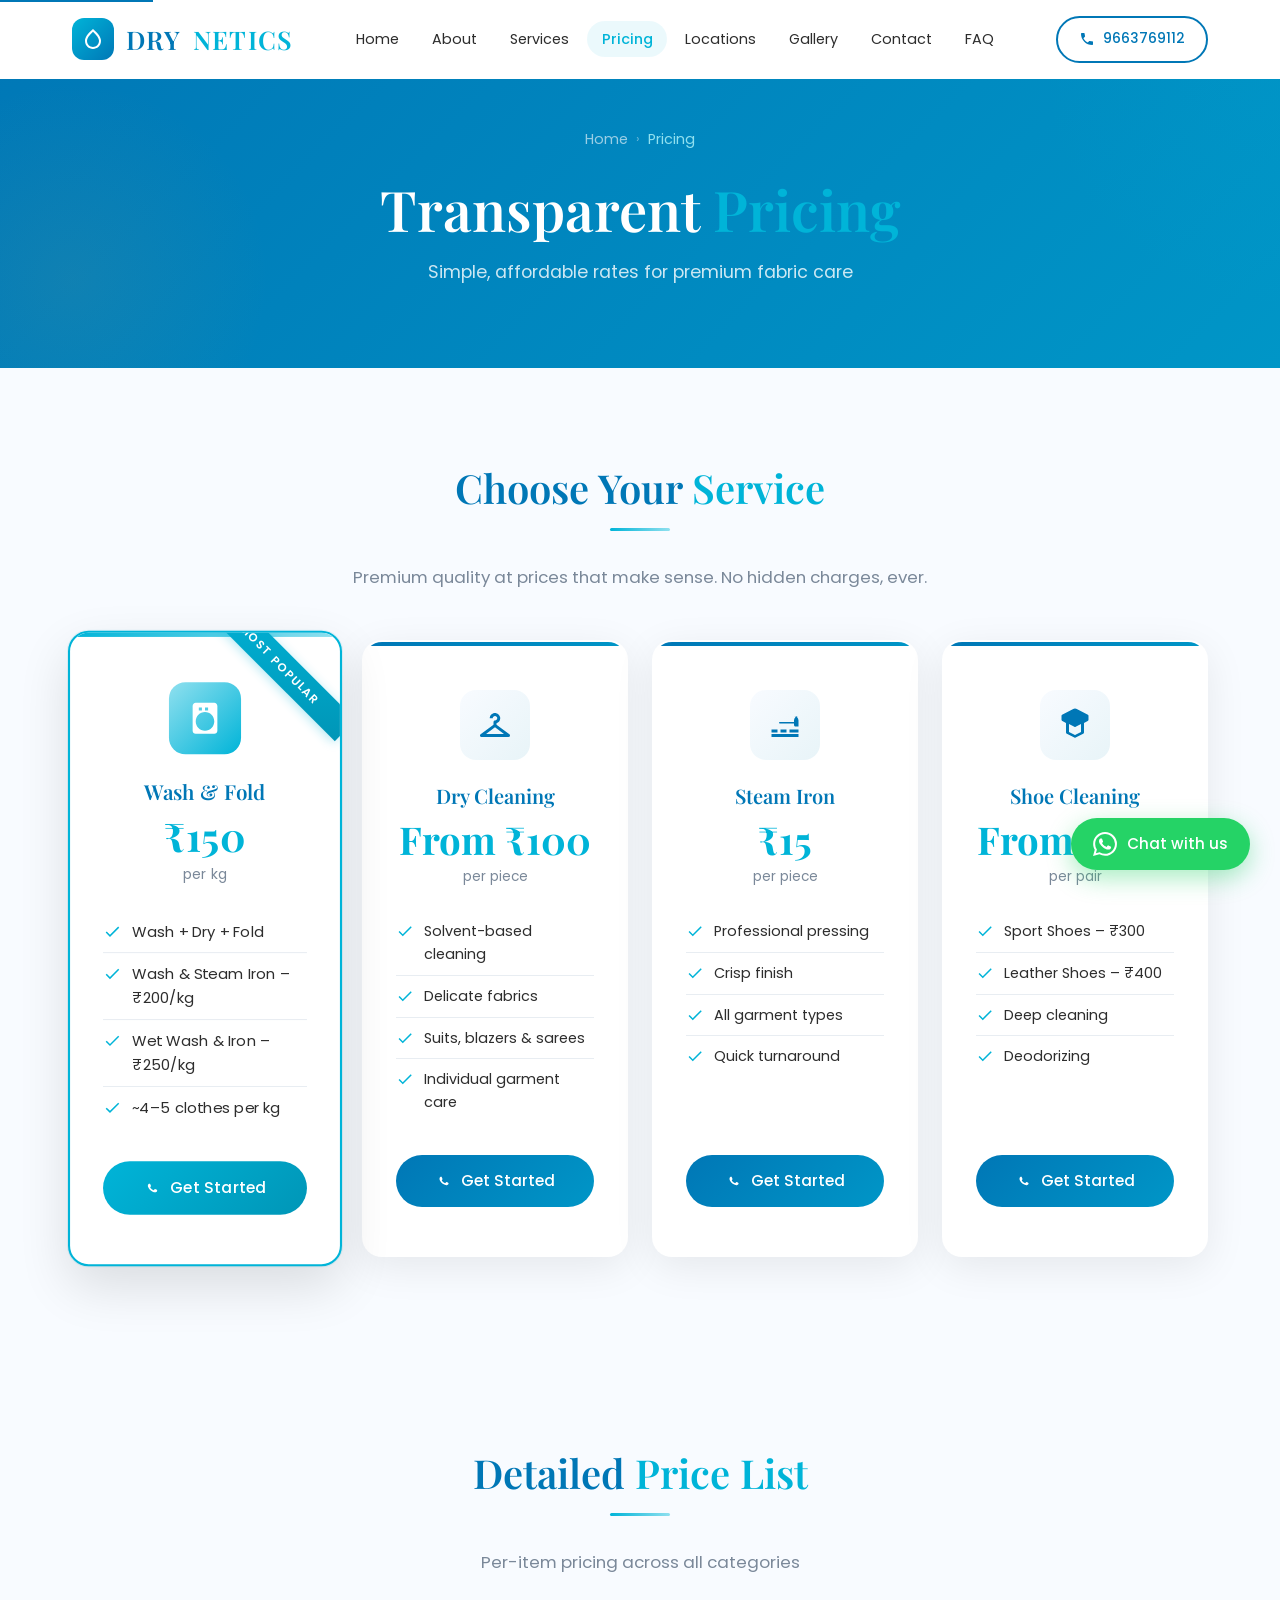
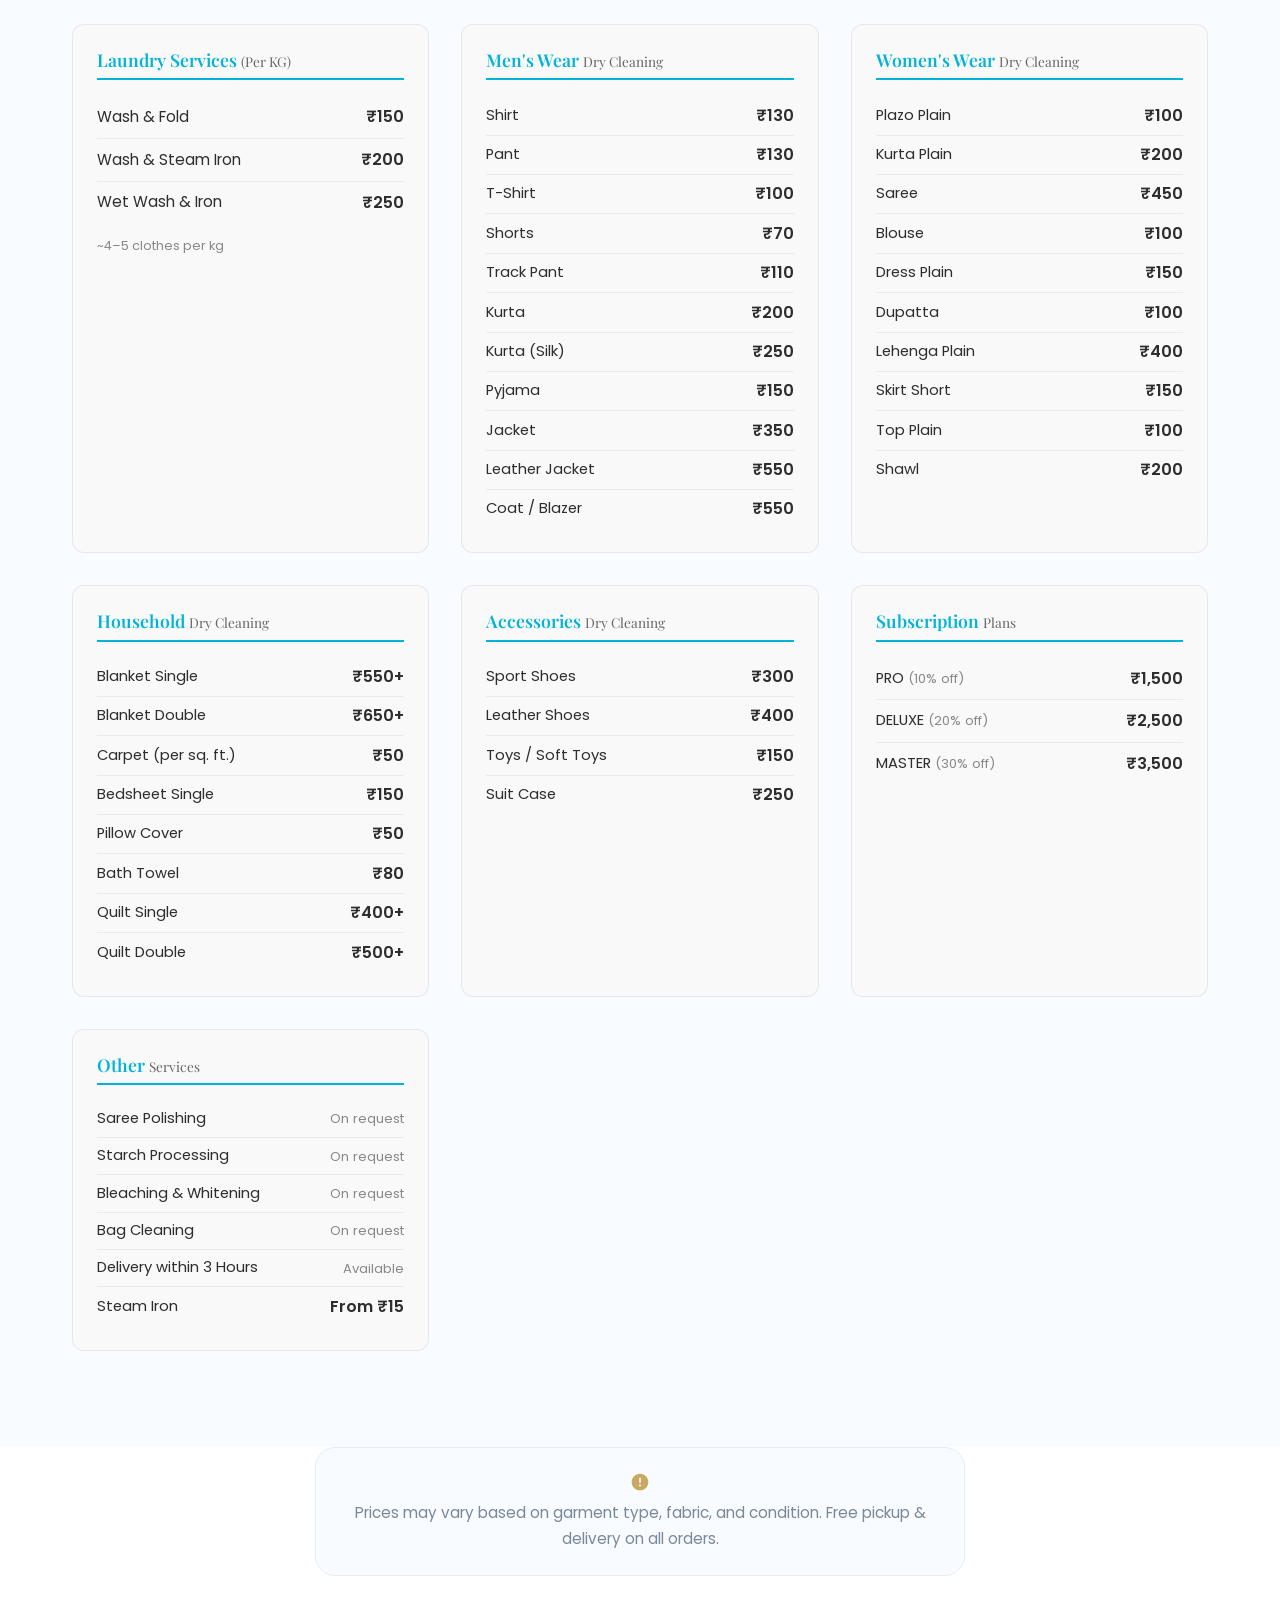
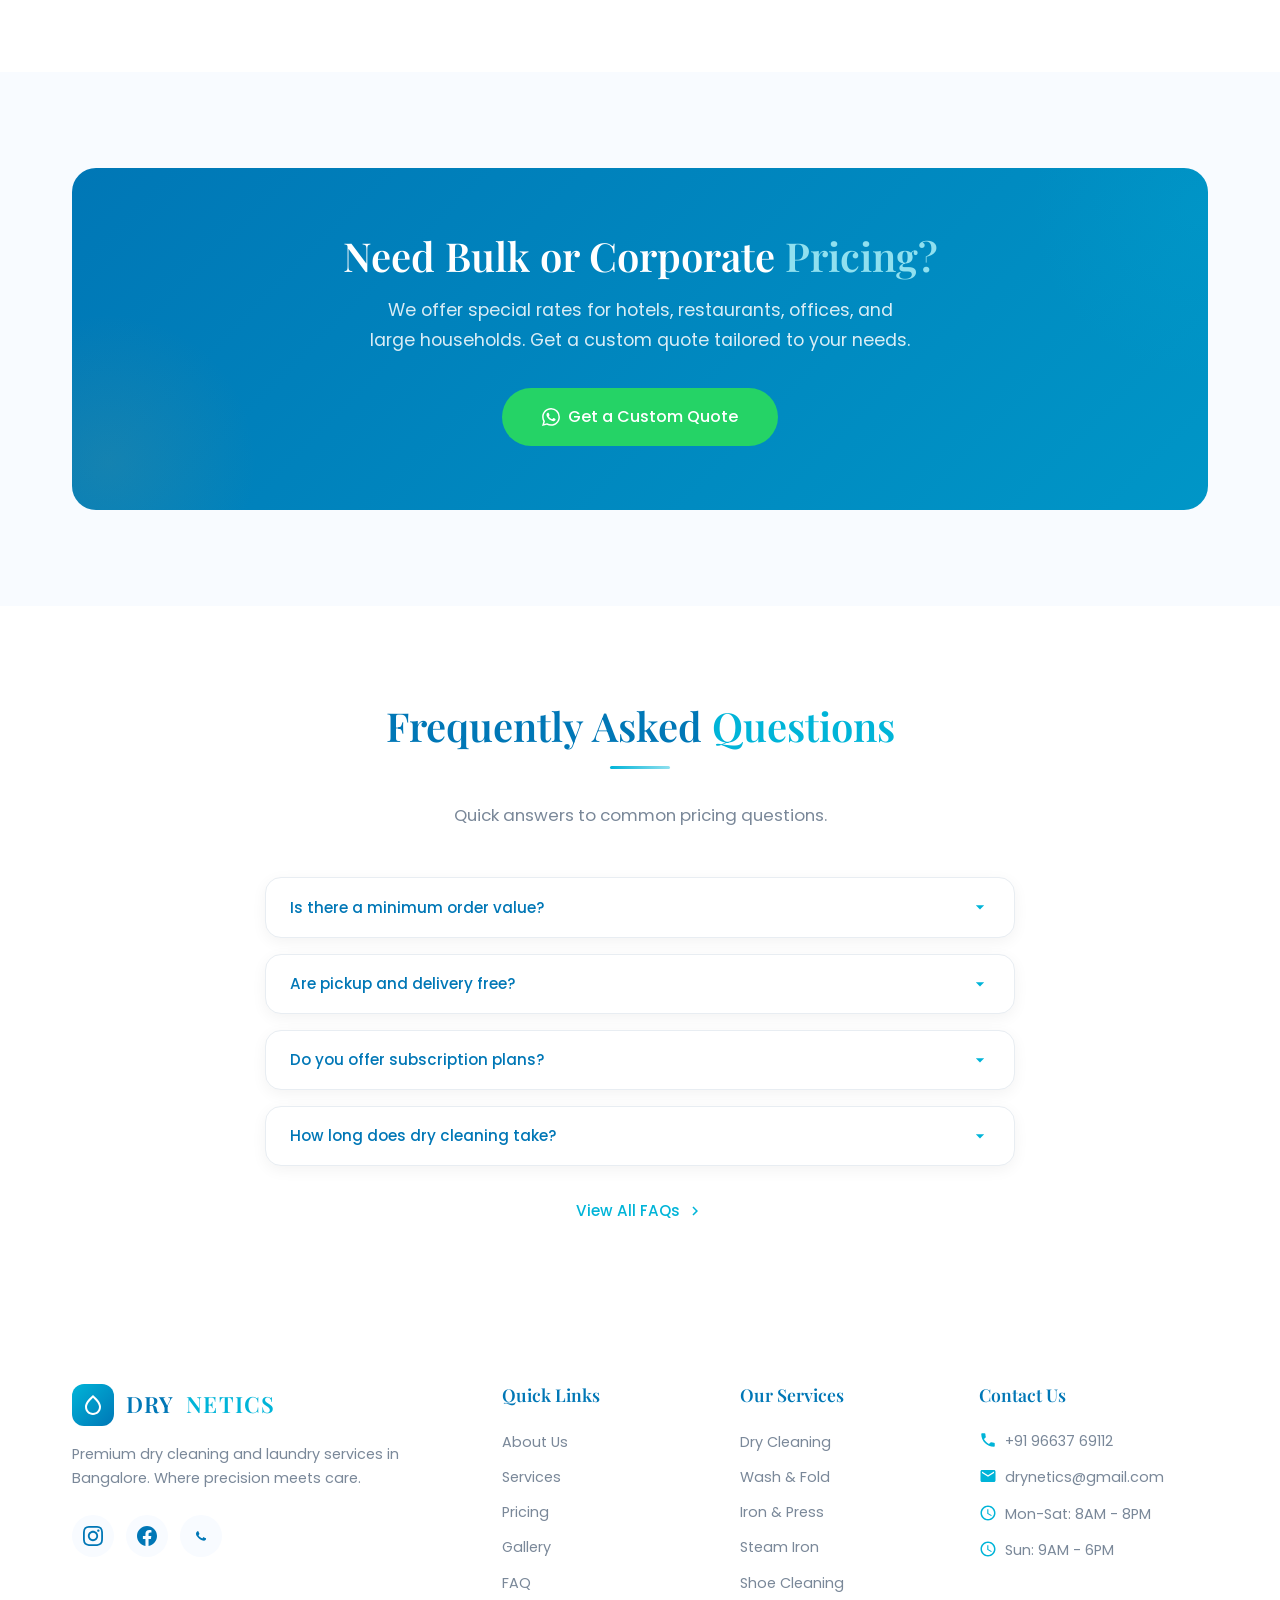
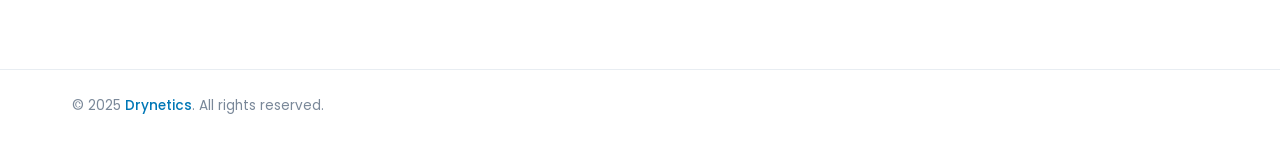
==== commit 42be840d: "Update pricing, faq, and services pages Co-Authored-By: Claude Sonnet 4.6 <noreply@anthropic.com>" ====
--- a/pricing.html
+++ b/pricing.html
@@ -87,26 +87,14 @@
                             <svg viewBox="0 0 24 24"><path d="M18 2H6c-1.1 0-2 .9-2 2v16c0 1.1.9 2 2 2h12c1.1 0 2-.9 2-2V4c0-1.1-.9-2-2-2zm-6 18c-3.31 0-6-2.69-6-6s2.69-6 6-6 6 2.69 6 6-2.69 6-6 6zM8 5h2v2H8V5zm4 0h2v2h-2V5z"/></svg>
                         </div>
                         <h3>Wash &amp; Fold</h3>
-                        <div class="pricing-amount">&#8377;49</div>
+                        <div class="pricing-amount">&#8377;150</div>
                         <span class="pricing-unit">per kg</span>
                         <ul class="pricing-features">
-                            <li>
-                                <svg viewBox="0 0 24 24"><path d="M9 16.17L4.83 12l-1.42 1.41L9 19 21 7l-1.41-1.41z"/></svg>
-                                Wash + Dry + Fold
-                            </li>
-                            <li>
-                                <svg viewBox="0 0 24 24"><path d="M9 16.17L4.83 12l-1.42 1.41L9 19 21 7l-1.41-1.41z"/></svg>
-                                All everyday garments
-                            </li>
-                            <li>
-                                <svg viewBox="0 0 24 24"><path d="M9 16.17L4.83 12l-1.42 1.41L9 19 21 7l-1.41-1.41z"/></svg>
-                                Same / next day service
-                            </li>
-                            <li>
-                                <svg viewBox="0 0 24 24"><path d="M9 16.17L4.83 12l-1.42 1.41L9 19 21 7l-1.41-1.41z"/></svg>
-                                Eco-friendly products
-                            </li>
-                        </ul>
+    <li><svg viewBox="0 0 24 24"><path d="M9 16.17L4.83 12l-1.42 1.41L9 19 21 7l-1.41-1.41z"/></svg>Wash + Dry + Fold</li>
+    <li><svg viewBox="0 0 24 24"><path d="M9 16.17L4.83 12l-1.42 1.41L9 19 21 7l-1.41-1.41z"/></svg>Wash &amp; Steam Iron – &#8377;200/kg</li>
+    <li><svg viewBox="0 0 24 24"><path d="M9 16.17L4.83 12l-1.42 1.41L9 19 21 7l-1.41-1.41z"/></svg>Wet Wash &amp; Iron – &#8377;250/kg</li>
+    <li><svg viewBox="0 0 24 24"><path d="M9 16.17L4.83 12l-1.42 1.41L9 19 21 7l-1.41-1.41z"/></svg>~4–5 clothes per kg</li>
+</ul>
                         <a href="https://wa.me/919663769112?text=Hi%20Drynetics!%20I'm%20interested%20in%20your%20Wash%20%26%20Fold%20service." class="btn btn-accent" target="_blank" rel="noopener">
                             <svg viewBox="0 0 24 24"><path d="M17.472 14.382c-.297-.149-1.758-.867-2.03-.967-.273-.099-.471-.148-.67.15-.197.297-.767.966-.94 1.164-.173.199-.347.223-.644.075-.297-.15-1.255-.463-2.39-1.475-.883-.788-1.48-1.761-1.653-2.059-.173-.297-.018-.458.13-.606.134-.133.298-.347.446-.52.149-.174.198-.298.298-.497.099-.198.05-.371-.025-.52-.075-.149-.669-1.612-.916-2.207-.242-.579-.487-.5-.669-.51-.173-.008-.371-.01-.57-.01-.198 0-.52.074-.792.372-.272.297-1.04 1.016-1.04 2.479 0 1.462 1.065 2.875 1.213 3.074.149.198 2.096 3.2 5.077 4.487.709.306 1.262.489 1.694.625.712.227 1.36.195 1.871.118.571-.085 1.758-.719 2.006-1.413.248-.694.248-1.289.173-1.413-.074-.124-.272-.198-.57-.347z"/></svg>
                             Get Started
@@ -119,7 +107,7 @@
                             <svg viewBox="0 0 24 24"><path d="M21.6 18.2L13 11.75v-.91c1.65-.49 2.8-2.17 2.43-4.05-.26-1.31-1.3-2.4-2.61-2.7C10.54 3.57 8.5 5.3 8.5 7.5h2c0-.83.67-1.5 1.5-1.5s1.5.67 1.5 1.5c0 .84-.69 1.52-1.53 1.5-.54-.01-.97.45-.97.99v1.76L2.4 18.2c-.77.58-.36 1.8.6 1.8h18c.96 0 1.37-1.22.6-1.8zM6 18l6-4.5 6 4.5H6z"/></svg>
                         </div>
                         <h3>Dry Cleaning</h3>
-                        <div class="pricing-amount">From &#8377;99</div>
+                        <div class="pricing-amount">From &#8377;100</div>
                         <span class="pricing-unit">per piece</span>
                         <ul class="pricing-features">
                             <li>
@@ -150,7 +138,7 @@
                         <div class="pricing-icon">
                             <svg viewBox="0 0 24 24"><path d="M21 6c-1.66 0-3 1.34-3 3v1H8.5c-.28 0-.5.22-.5.5s.22.5.5.5H18v1c0 .55.45 1 1 1h2V9c0-1.66-1.34-3-3-3zM3 18h18v2H3v-2zm0-3h4v2H3v-2zm6 0h4v2H9v-2zm6 0h6v2h-6v-2z"/></svg>
                         </div>
-                        <h3>Iron &amp; Press</h3>
+                        <h3>Steam Iron</h3>
                         <div class="pricing-amount">&#8377;15</div>
                         <span class="pricing-unit">per piece</span>
                         <ul class="pricing-features">
@@ -183,30 +171,128 @@
                             <svg viewBox="0 0 24 24"><path d="M13.5 1.515a3 3 0 0 0-3 0L3.39 5.09a1 1 0 0 0-.39.79v2.62a1 1 0 0 0 .55.89l2.45 1.23V17a1 1 0 0 0 .55.89l5 2.5a1 1 0 0 0 .89 0l5-2.5A1 1 0 0 0 18 17v-6.38l2.45-1.23a1 1 0 0 0 .55-.89V5.88a1 1 0 0 0-.39-.79L13.5 1.515zM16 16.62l-4 2-4-2v-5.26l3.55 1.78a1 1 0 0 0 .9 0L16 11.36v5.26z"/></svg>
                         </div>
                         <h3>Shoe Cleaning</h3>
-                        <div class="pricing-amount">&#8377;149</div>
+                        <div class="pricing-amount">From &#8377;300</div>
                         <span class="pricing-unit">per pair</span>
                         <ul class="pricing-features">
-                            <li>
-                                <svg viewBox="0 0 24 24"><path d="M9 16.17L4.83 12l-1.42 1.41L9 19 21 7l-1.41-1.41z"/></svg>
-                                All shoe types
-                            </li>
-                            <li>
-                                <svg viewBox="0 0 24 24"><path d="M9 16.17L4.83 12l-1.42 1.41L9 19 21 7l-1.41-1.41z"/></svg>
-                                Deep cleaning
-                            </li>
-                            <li>
-                                <svg viewBox="0 0 24 24"><path d="M9 16.17L4.83 12l-1.42 1.41L9 19 21 7l-1.41-1.41z"/></svg>
-                                Deodorizing
-                            </li>
-                            <li>
-                                <svg viewBox="0 0 24 24"><path d="M9 16.17L4.83 12l-1.42 1.41L9 19 21 7l-1.41-1.41z"/></svg>
-                                Careful handling
-                            </li>
-                        </ul>
+    <li><svg viewBox="0 0 24 24"><path d="M9 16.17L4.83 12l-1.42 1.41L9 19 21 7l-1.41-1.41z"/></svg>Sport Shoes – &#8377;300</li>
+    <li><svg viewBox="0 0 24 24"><path d="M9 16.17L4.83 12l-1.42 1.41L9 19 21 7l-1.41-1.41z"/></svg>Leather Shoes – &#8377;400</li>
+    <li><svg viewBox="0 0 24 24"><path d="M9 16.17L4.83 12l-1.42 1.41L9 19 21 7l-1.41-1.41z"/></svg>Deep cleaning</li>
+    <li><svg viewBox="0 0 24 24"><path d="M9 16.17L4.83 12l-1.42 1.41L9 19 21 7l-1.41-1.41z"/></svg>Deodorizing</li>
+</ul>
                         <a href="https://wa.me/919663769112?text=Hi%20Drynetics!%20I'm%20interested%20in%20your%20Shoe%20Cleaning%20service." class="btn btn-primary" target="_blank" rel="noopener">
                             <svg viewBox="0 0 24 24"><path d="M17.472 14.382c-.297-.149-1.758-.867-2.03-.967-.273-.099-.471-.148-.67.15-.197.297-.767.966-.94 1.164-.173.199-.347.223-.644.075-.297-.15-1.255-.463-2.39-1.475-.883-.788-1.48-1.761-1.653-2.059-.173-.297-.018-.458.13-.606.134-.133.298-.347.446-.52.149-.174.198-.298.298-.497.099-.198.05-.371-.025-.52-.075-.149-.669-1.612-.916-2.207-.242-.579-.487-.5-.669-.51-.173-.008-.371-.01-.57-.01-.198 0-.52.074-.792.372-.272.297-1.04 1.016-1.04 2.479 0 1.462 1.065 2.875 1.213 3.074.149.198 2.096 3.2 5.077 4.487.709.306 1.262.489 1.694.625.712.227 1.36.195 1.871.118.571-.085 1.758-.719 2.006-1.413.248-.694.248-1.289.173-1.413-.074-.124-.272-.198-.57-.347z"/></svg>
                             Get Started
                         </a>
+                    </div>
+
+                </div>
+            </div>
+        </section>
+
+        <!-- DETAILED PRICE LIST -->
+        <section class="section" id="detailed-pricing">
+            <div class="container">
+                <div class="section-heading reveal">
+                    <h2>Detailed <span class="text-accent">Price List</span></h2>
+                    <div class="divider"></div>
+                    <p>Per-item pricing across all categories</p>
+                </div>
+
+                <div class="pricing-tables reveal" style="display:grid;grid-template-columns:repeat(auto-fit,minmax(300px,1fr));gap:2rem;margin-top:2rem;">
+
+                    <!-- Laundry Services -->
+                    <div class="pricing-table-card" style="background:var(--bg-secondary,#f9f9f9);border-radius:12px;padding:1.5rem;border:1px solid rgba(0,0,0,0.07);">
+                        <h3 style="font-size:1.1rem;font-weight:600;margin-bottom:1rem;color:var(--accent,#8B6914);border-bottom:2px solid var(--accent,#8B6914);padding-bottom:0.5rem;">Laundry Services <span style="font-size:0.85rem;font-weight:400;color:#666;">(Per KG)</span></h3>
+                        <table style="width:100%;border-collapse:collapse;">
+                            <tr style="border-bottom:1px solid rgba(0,0,0,0.06);"><td style="padding:0.5rem 0;font-size:0.95rem;">Wash &amp; Fold</td><td style="padding:0.5rem 0;text-align:right;font-weight:600;">&#8377;150</td></tr>
+                            <tr style="border-bottom:1px solid rgba(0,0,0,0.06);"><td style="padding:0.5rem 0;font-size:0.95rem;">Wash &amp; Steam Iron</td><td style="padding:0.5rem 0;text-align:right;font-weight:600;">&#8377;200</td></tr>
+                            <tr><td style="padding:0.5rem 0;font-size:0.95rem;">Wet Wash &amp; Iron</td><td style="padding:0.5rem 0;text-align:right;font-weight:600;">&#8377;250</td></tr>
+                        </table>
+                        <p style="font-size:0.8rem;color:#888;margin-top:0.75rem;">&#126;4–5 clothes per kg</p>
+                    </div>
+
+                    <!-- Men's Wear -->
+                    <div class="pricing-table-card" style="background:var(--bg-secondary,#f9f9f9);border-radius:12px;padding:1.5rem;border:1px solid rgba(0,0,0,0.07);">
+                        <h3 style="font-size:1.1rem;font-weight:600;margin-bottom:1rem;color:var(--accent,#8B6914);border-bottom:2px solid var(--accent,#8B6914);padding-bottom:0.5rem;">Men's Wear <span style="font-size:0.85rem;font-weight:400;color:#666;">Dry Cleaning</span></h3>
+                        <table style="width:100%;border-collapse:collapse;">
+                            <tr style="border-bottom:1px solid rgba(0,0,0,0.06);"><td style="padding:0.4rem 0;font-size:0.92rem;">Shirt</td><td style="padding:0.4rem 0;text-align:right;font-weight:600;">&#8377;130</td></tr>
+                            <tr style="border-bottom:1px solid rgba(0,0,0,0.06);"><td style="padding:0.4rem 0;font-size:0.92rem;">Pant</td><td style="padding:0.4rem 0;text-align:right;font-weight:600;">&#8377;130</td></tr>
+                            <tr style="border-bottom:1px solid rgba(0,0,0,0.06);"><td style="padding:0.4rem 0;font-size:0.92rem;">T-Shirt</td><td style="padding:0.4rem 0;text-align:right;font-weight:600;">&#8377;100</td></tr>
+                            <tr style="border-bottom:1px solid rgba(0,0,0,0.06);"><td style="padding:0.4rem 0;font-size:0.92rem;">Shorts</td><td style="padding:0.4rem 0;text-align:right;font-weight:600;">&#8377;70</td></tr>
+                            <tr style="border-bottom:1px solid rgba(0,0,0,0.06);"><td style="padding:0.4rem 0;font-size:0.92rem;">Track Pant</td><td style="padding:0.4rem 0;text-align:right;font-weight:600;">&#8377;110</td></tr>
+                            <tr style="border-bottom:1px solid rgba(0,0,0,0.06);"><td style="padding:0.4rem 0;font-size:0.92rem;">Kurta</td><td style="padding:0.4rem 0;text-align:right;font-weight:600;">&#8377;200</td></tr>
+                            <tr style="border-bottom:1px solid rgba(0,0,0,0.06);"><td style="padding:0.4rem 0;font-size:0.92rem;">Kurta (Silk)</td><td style="padding:0.4rem 0;text-align:right;font-weight:600;">&#8377;250</td></tr>
+                            <tr style="border-bottom:1px solid rgba(0,0,0,0.06);"><td style="padding:0.4rem 0;font-size:0.92rem;">Pyjama</td><td style="padding:0.4rem 0;text-align:right;font-weight:600;">&#8377;150</td></tr>
+                            <tr style="border-bottom:1px solid rgba(0,0,0,0.06);"><td style="padding:0.4rem 0;font-size:0.92rem;">Jacket</td><td style="padding:0.4rem 0;text-align:right;font-weight:600;">&#8377;350</td></tr>
+                            <tr style="border-bottom:1px solid rgba(0,0,0,0.06);"><td style="padding:0.4rem 0;font-size:0.92rem;">Leather Jacket</td><td style="padding:0.4rem 0;text-align:right;font-weight:600;">&#8377;550</td></tr>
+                            <tr><td style="padding:0.4rem 0;font-size:0.92rem;">Coat / Blazer</td><td style="padding:0.4rem 0;text-align:right;font-weight:600;">&#8377;550</td></tr>
+                        </table>
+                    </div>
+
+                    <!-- Women's Wear -->
+                    <div class="pricing-table-card" style="background:var(--bg-secondary,#f9f9f9);border-radius:12px;padding:1.5rem;border:1px solid rgba(0,0,0,0.07);">
+                        <h3 style="font-size:1.1rem;font-weight:600;margin-bottom:1rem;color:var(--accent,#8B6914);border-bottom:2px solid var(--accent,#8B6914);padding-bottom:0.5rem;">Women's Wear <span style="font-size:0.85rem;font-weight:400;color:#666;">Dry Cleaning</span></h3>
+                        <table style="width:100%;border-collapse:collapse;">
+                            <tr style="border-bottom:1px solid rgba(0,0,0,0.06);"><td style="padding:0.4rem 0;font-size:0.92rem;">Plazo Plain</td><td style="padding:0.4rem 0;text-align:right;font-weight:600;">&#8377;100</td></tr>
+                            <tr style="border-bottom:1px solid rgba(0,0,0,0.06);"><td style="padding:0.4rem 0;font-size:0.92rem;">Kurta Plain</td><td style="padding:0.4rem 0;text-align:right;font-weight:600;">&#8377;200</td></tr>
+                            <tr style="border-bottom:1px solid rgba(0,0,0,0.06);"><td style="padding:0.4rem 0;font-size:0.92rem;">Saree</td><td style="padding:0.4rem 0;text-align:right;font-weight:600;">&#8377;450</td></tr>
+                            <tr style="border-bottom:1px solid rgba(0,0,0,0.06);"><td style="padding:0.4rem 0;font-size:0.92rem;">Blouse</td><td style="padding:0.4rem 0;text-align:right;font-weight:600;">&#8377;100</td></tr>
+                            <tr style="border-bottom:1px solid rgba(0,0,0,0.06);"><td style="padding:0.4rem 0;font-size:0.92rem;">Dress Plain</td><td style="padding:0.4rem 0;text-align:right;font-weight:600;">&#8377;150</td></tr>
+                            <tr style="border-bottom:1px solid rgba(0,0,0,0.06);"><td style="padding:0.4rem 0;font-size:0.92rem;">Dupatta</td><td style="padding:0.4rem 0;text-align:right;font-weight:600;">&#8377;100</td></tr>
+                            <tr style="border-bottom:1px solid rgba(0,0,0,0.06);"><td style="padding:0.4rem 0;font-size:0.92rem;">Lehenga Plain</td><td style="padding:0.4rem 0;text-align:right;font-weight:600;">&#8377;400</td></tr>
+                            <tr style="border-bottom:1px solid rgba(0,0,0,0.06);"><td style="padding:0.4rem 0;font-size:0.92rem;">Skirt Short</td><td style="padding:0.4rem 0;text-align:right;font-weight:600;">&#8377;150</td></tr>
+                            <tr style="border-bottom:1px solid rgba(0,0,0,0.06);"><td style="padding:0.4rem 0;font-size:0.92rem;">Top Plain</td><td style="padding:0.4rem 0;text-align:right;font-weight:600;">&#8377;100</td></tr>
+                            <tr><td style="padding:0.4rem 0;font-size:0.92rem;">Shawl</td><td style="padding:0.4rem 0;text-align:right;font-weight:600;">&#8377;200</td></tr>
+                        </table>
+                    </div>
+
+                    <!-- Household -->
+                    <div class="pricing-table-card" style="background:var(--bg-secondary,#f9f9f9);border-radius:12px;padding:1.5rem;border:1px solid rgba(0,0,0,0.07);">
+                        <h3 style="font-size:1.1rem;font-weight:600;margin-bottom:1rem;color:var(--accent,#8B6914);border-bottom:2px solid var(--accent,#8B6914);padding-bottom:0.5rem;">Household <span style="font-size:0.85rem;font-weight:400;color:#666;">Dry Cleaning</span></h3>
+                        <table style="width:100%;border-collapse:collapse;">
+                            <tr style="border-bottom:1px solid rgba(0,0,0,0.06);"><td style="padding:0.4rem 0;font-size:0.92rem;">Blanket Single</td><td style="padding:0.4rem 0;text-align:right;font-weight:600;">&#8377;550+</td></tr>
+                            <tr style="border-bottom:1px solid rgba(0,0,0,0.06);"><td style="padding:0.4rem 0;font-size:0.92rem;">Blanket Double</td><td style="padding:0.4rem 0;text-align:right;font-weight:600;">&#8377;650+</td></tr>
+                            <tr style="border-bottom:1px solid rgba(0,0,0,0.06);"><td style="padding:0.4rem 0;font-size:0.92rem;">Carpet (per sq. ft.)</td><td style="padding:0.4rem 0;text-align:right;font-weight:600;">&#8377;50</td></tr>
+                            <tr style="border-bottom:1px solid rgba(0,0,0,0.06);"><td style="padding:0.4rem 0;font-size:0.92rem;">Bedsheet Single</td><td style="padding:0.4rem 0;text-align:right;font-weight:600;">&#8377;150</td></tr>
+                            <tr style="border-bottom:1px solid rgba(0,0,0,0.06);"><td style="padding:0.4rem 0;font-size:0.92rem;">Pillow Cover</td><td style="padding:0.4rem 0;text-align:right;font-weight:600;">&#8377;50</td></tr>
+                            <tr style="border-bottom:1px solid rgba(0,0,0,0.06);"><td style="padding:0.4rem 0;font-size:0.92rem;">Bath Towel</td><td style="padding:0.4rem 0;text-align:right;font-weight:600;">&#8377;80</td></tr>
+                            <tr style="border-bottom:1px solid rgba(0,0,0,0.06);"><td style="padding:0.4rem 0;font-size:0.92rem;">Quilt Single</td><td style="padding:0.4rem 0;text-align:right;font-weight:600;">&#8377;400+</td></tr>
+                            <tr><td style="padding:0.4rem 0;font-size:0.92rem;">Quilt Double</td><td style="padding:0.4rem 0;text-align:right;font-weight:600;">&#8377;500+</td></tr>
+                        </table>
+                    </div>
+
+                    <!-- Accessories -->
+                    <div class="pricing-table-card" style="background:var(--bg-secondary,#f9f9f9);border-radius:12px;padding:1.5rem;border:1px solid rgba(0,0,0,0.07);">
+                        <h3 style="font-size:1.1rem;font-weight:600;margin-bottom:1rem;color:var(--accent,#8B6914);border-bottom:2px solid var(--accent,#8B6914);padding-bottom:0.5rem;">Accessories <span style="font-size:0.85rem;font-weight:400;color:#666;">Dry Cleaning</span></h3>
+                        <table style="width:100%;border-collapse:collapse;">
+                            <tr style="border-bottom:1px solid rgba(0,0,0,0.06);"><td style="padding:0.4rem 0;font-size:0.92rem;">Sport Shoes</td><td style="padding:0.4rem 0;text-align:right;font-weight:600;">&#8377;300</td></tr>
+                            <tr style="border-bottom:1px solid rgba(0,0,0,0.06);"><td style="padding:0.4rem 0;font-size:0.92rem;">Leather Shoes</td><td style="padding:0.4rem 0;text-align:right;font-weight:600;">&#8377;400</td></tr>
+                            <tr style="border-bottom:1px solid rgba(0,0,0,0.06);"><td style="padding:0.4rem 0;font-size:0.92rem;">Toys / Soft Toys</td><td style="padding:0.4rem 0;text-align:right;font-weight:600;">&#8377;150</td></tr>
+                            <tr><td style="padding:0.4rem 0;font-size:0.92rem;">Suit Case</td><td style="padding:0.4rem 0;text-align:right;font-weight:600;">&#8377;250</td></tr>
+                        </table>
+                    </div>
+
+                    <!-- Subscription -->
+                    <div class="pricing-table-card" style="background:var(--bg-secondary,#f9f9f9);border-radius:12px;padding:1.5rem;border:1px solid rgba(0,0,0,0.07);">
+                        <h3 style="font-size:1.1rem;font-weight:600;margin-bottom:1rem;color:var(--accent,#8B6914);border-bottom:2px solid var(--accent,#8B6914);padding-bottom:0.5rem;">Subscription <span style="font-size:0.85rem;font-weight:400;color:#666;">Plans</span></h3>
+                        <table style="width:100%;border-collapse:collapse;">
+                            <tr style="border-bottom:1px solid rgba(0,0,0,0.06);"><td style="padding:0.5rem 0;font-size:0.92rem;">PRO <span style="color:#888;font-size:0.82rem;">(10% off)</span></td><td style="padding:0.5rem 0;text-align:right;font-weight:600;">&#8377;1,500</td></tr>
+                            <tr style="border-bottom:1px solid rgba(0,0,0,0.06);"><td style="padding:0.5rem 0;font-size:0.92rem;">DELUXE <span style="color:#888;font-size:0.82rem;">(20% off)</span></td><td style="padding:0.5rem 0;text-align:right;font-weight:600;">&#8377;2,500</td></tr>
+                            <tr><td style="padding:0.5rem 0;font-size:0.92rem;">MASTER <span style="color:#888;font-size:0.82rem;">(30% off)</span></td><td style="padding:0.5rem 0;text-align:right;font-weight:600;">&#8377;3,500</td></tr>
+                        </table>
+                    </div>
+
+                    <!-- Other Services -->
+                    <div class="pricing-table-card" style="background:var(--bg-secondary,#f9f9f9);border-radius:12px;padding:1.5rem;border:1px solid rgba(0,0,0,0.07);">
+                        <h3 style="font-size:1.1rem;font-weight:600;margin-bottom:1rem;color:var(--accent,#8B6914);border-bottom:2px solid var(--accent,#8B6914);padding-bottom:0.5rem;">Other <span style="font-size:0.85rem;font-weight:400;color:#666;">Services</span></h3>
+                        <table style="width:100%;border-collapse:collapse;">
+                            <tr style="border-bottom:1px solid rgba(0,0,0,0.06);"><td style="padding:0.4rem 0;font-size:0.92rem;">Saree Polishing</td><td style="padding:0.4rem 0;text-align:right;font-size:0.82rem;color:#888;">On request</td></tr>
+                            <tr style="border-bottom:1px solid rgba(0,0,0,0.06);"><td style="padding:0.4rem 0;font-size:0.92rem;">Starch Processing</td><td style="padding:0.4rem 0;text-align:right;font-size:0.82rem;color:#888;">On request</td></tr>
+                            <tr style="border-bottom:1px solid rgba(0,0,0,0.06);"><td style="padding:0.4rem 0;font-size:0.92rem;">Bleaching &amp; Whitening</td><td style="padding:0.4rem 0;text-align:right;font-size:0.82rem;color:#888;">On request</td></tr>
+                            <tr style="border-bottom:1px solid rgba(0,0,0,0.06);"><td style="padding:0.4rem 0;font-size:0.92rem;">Bag Cleaning</td><td style="padding:0.4rem 0;text-align:right;font-size:0.82rem;color:#888;">On request</td></tr>
+                            <tr style="border-bottom:1px solid rgba(0,0,0,0.06);"><td style="padding:0.4rem 0;font-size:0.92rem;">Delivery within 3 Hours</td><td style="padding:0.4rem 0;text-align:right;font-size:0.82rem;color:#888;">Available</td></tr>
+                            <tr><td style="padding:0.4rem 0;font-size:0.92rem;">Steam Iron</td><td style="padding:0.4rem 0;text-align:right;font-weight:600;">From &#8377;15</td></tr>
+                        </table>
                     </div>
 
                 </div>
--- a/css/variables.css
+++ b/css/variables.css
@@ -1,11 +1,11 @@
 :root {
-    /* Colors — extracted from coming-soon landing page */
-    --primary: #1e3a5f;
-    --primary-light: #2d5a8a;
-    --primary-dark: #152d4a;
-    --accent: #00b4d8;
-    --accent-light: #90e0ef;
-    --accent-dark: #0096b7;
+    /* Colors — Professional Ocean Blue Palette */
+    --primary: #0077b6;        /* Deep ocean blue */
+    --primary-light: #0096c7;   /* Bright sky blue */
+    --primary-dark: #023e8a;    /* Navy contrast */
+    --accent: #00b4d8;          /* Sky blue */
+    --accent-light: #90e0ef;    /* Light sky blue */
+    --accent-dark: #0096b7;      /* Darker sky blue */
     --gold: #c9a962;
     --gold-light: #d4af37;
     --cream: #f8fbff;
@@ -30,7 +30,7 @@
     --shadow-xl: 0 20px 50px rgba(0, 0, 0, 0.12);
     --shadow-gold: 0 8px 25px rgba(201, 169, 98, 0.4);
     --shadow-accent: 0 10px 30px rgba(0, 180, 216, 0.3);
-    --shadow-primary: 0 10px 30px rgba(30, 58, 95, 0.3);
+    --shadow-primary: 0 10px 30px rgba(0, 119, 182, 0.3);
 
     /* Border radius */
     --radius-sm: 8px;
